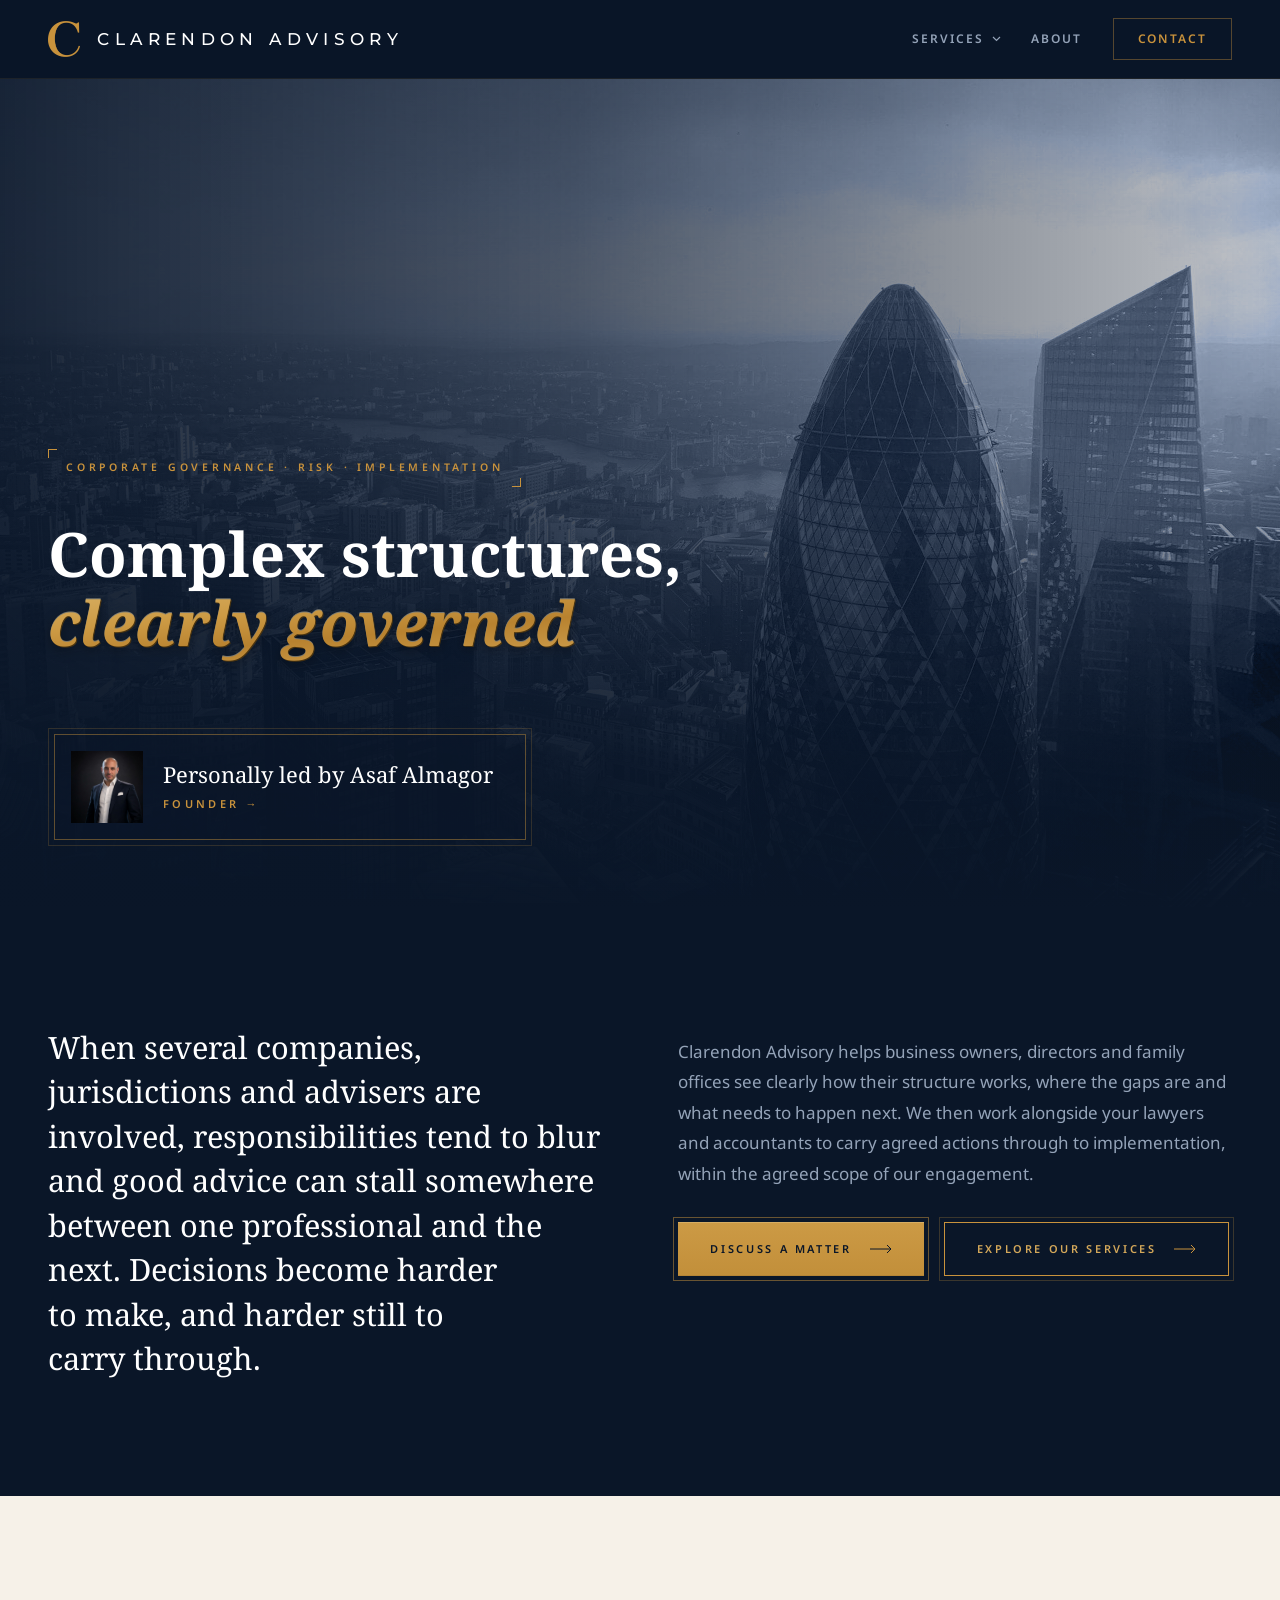
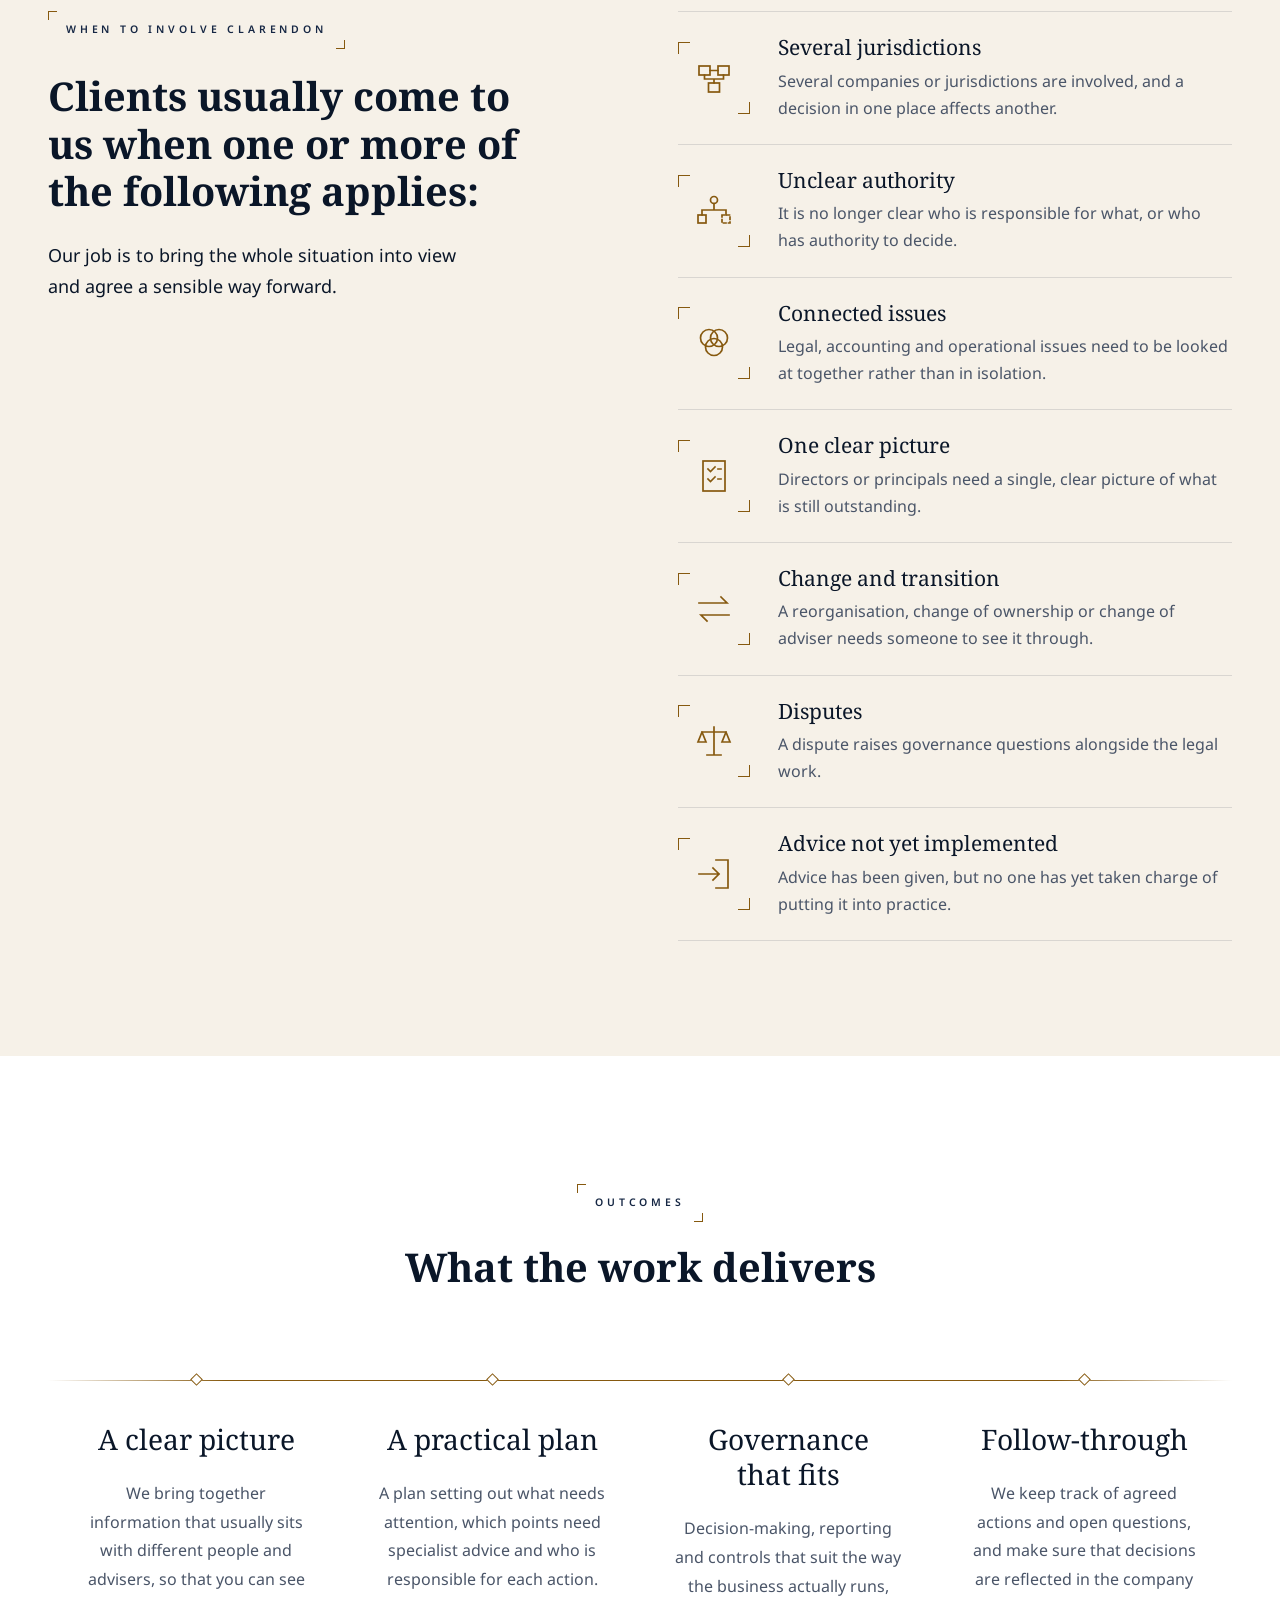
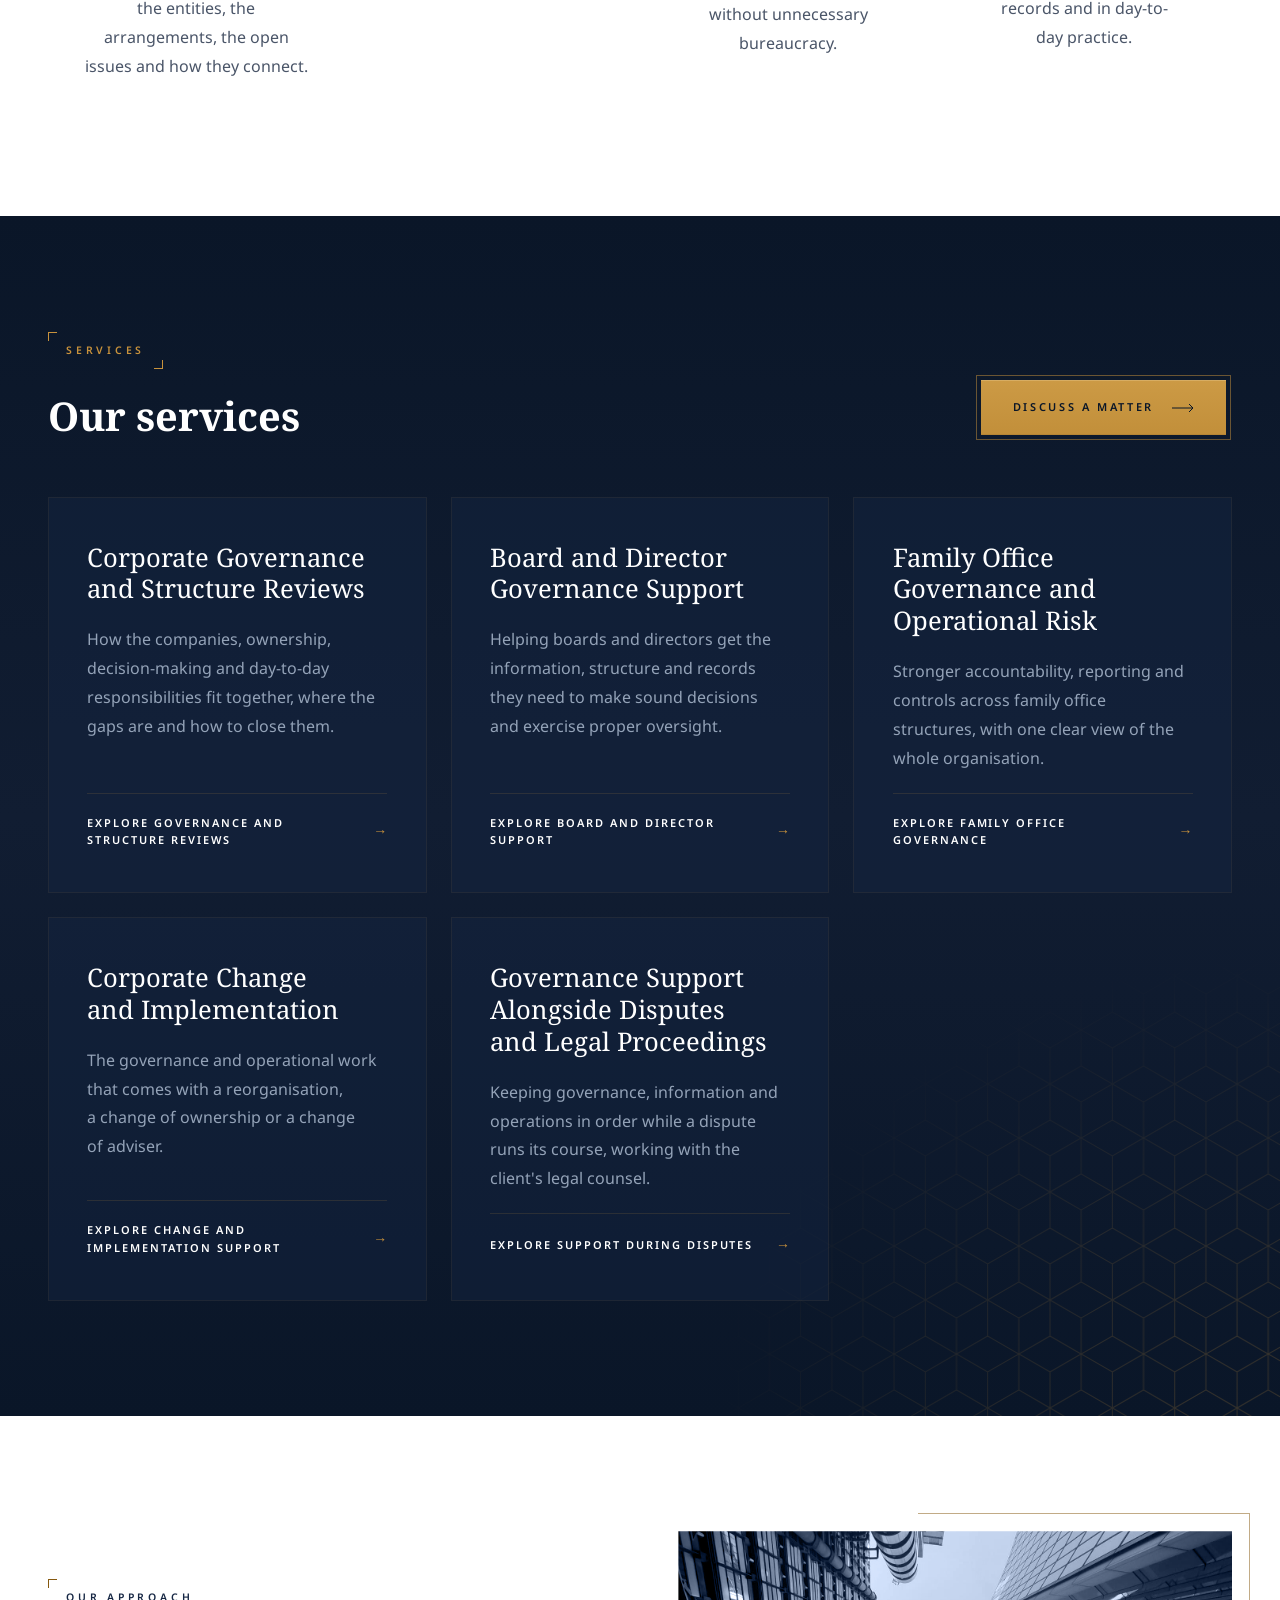
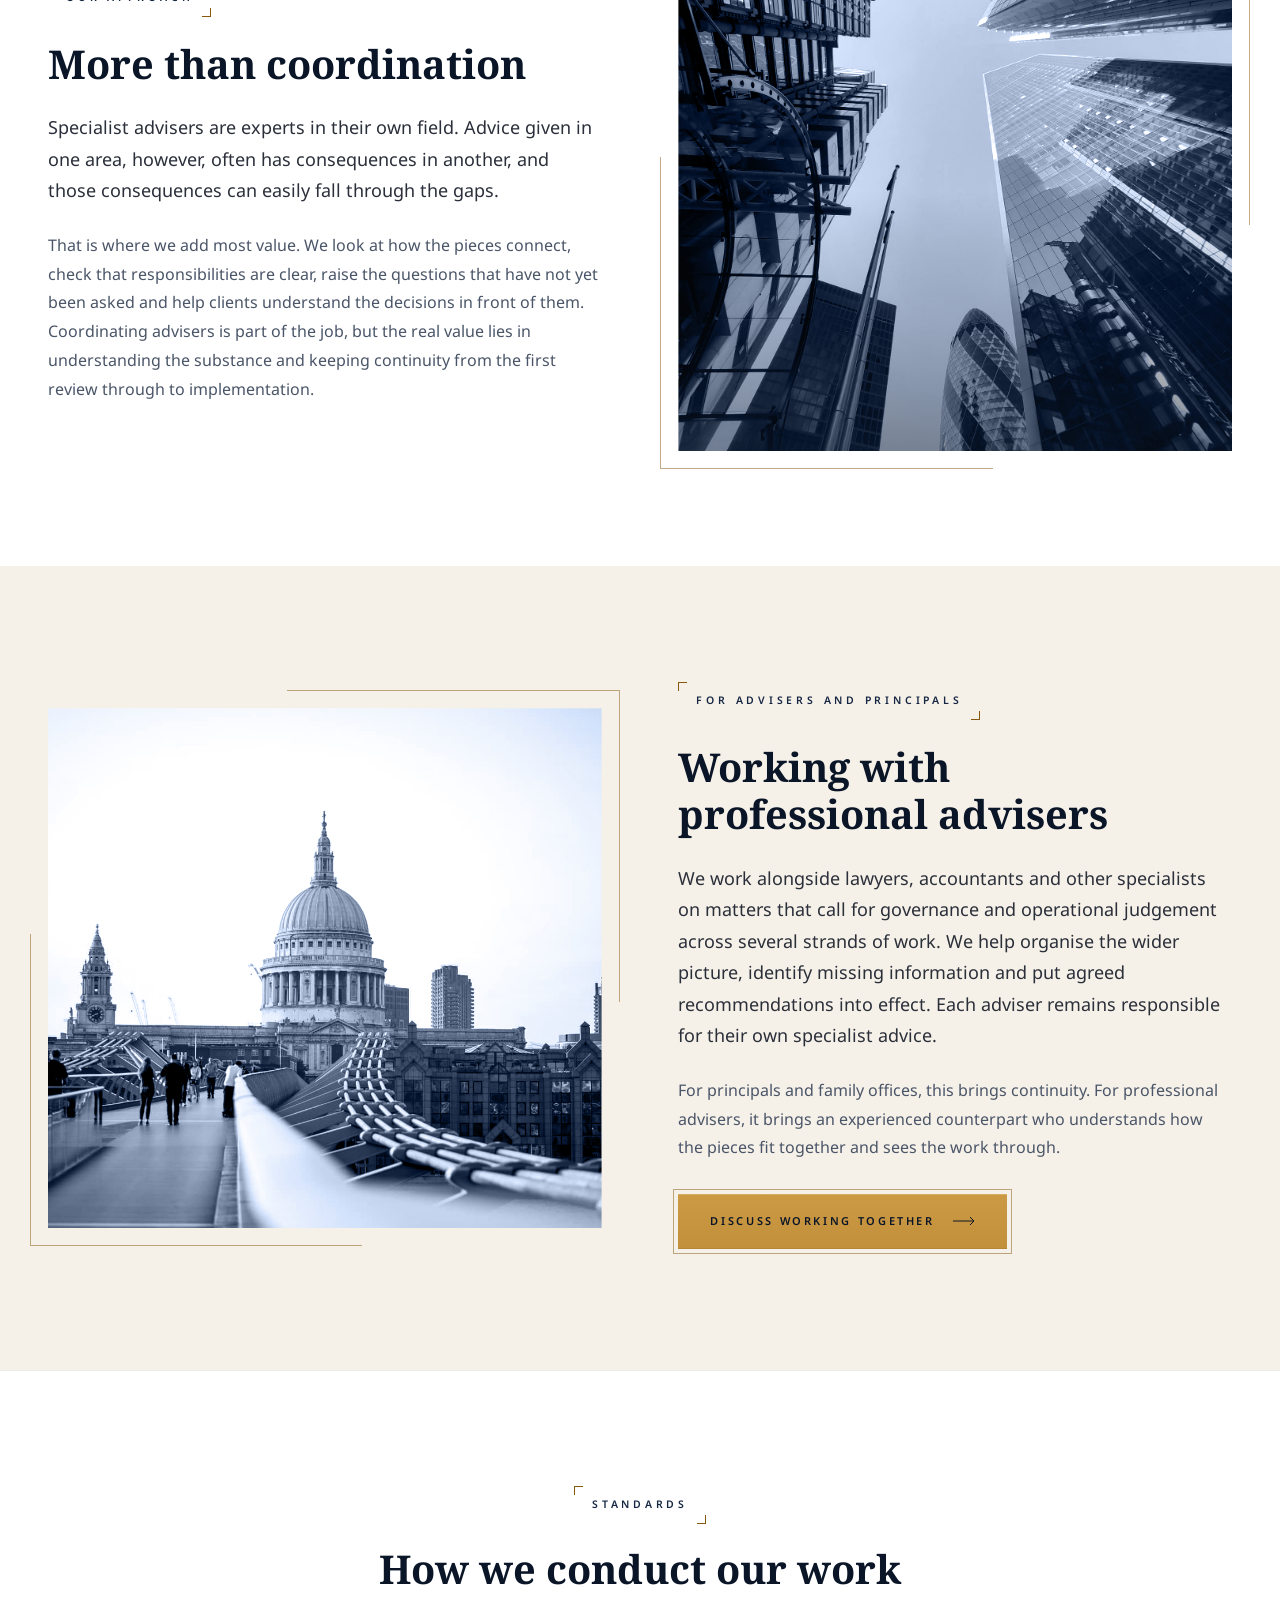
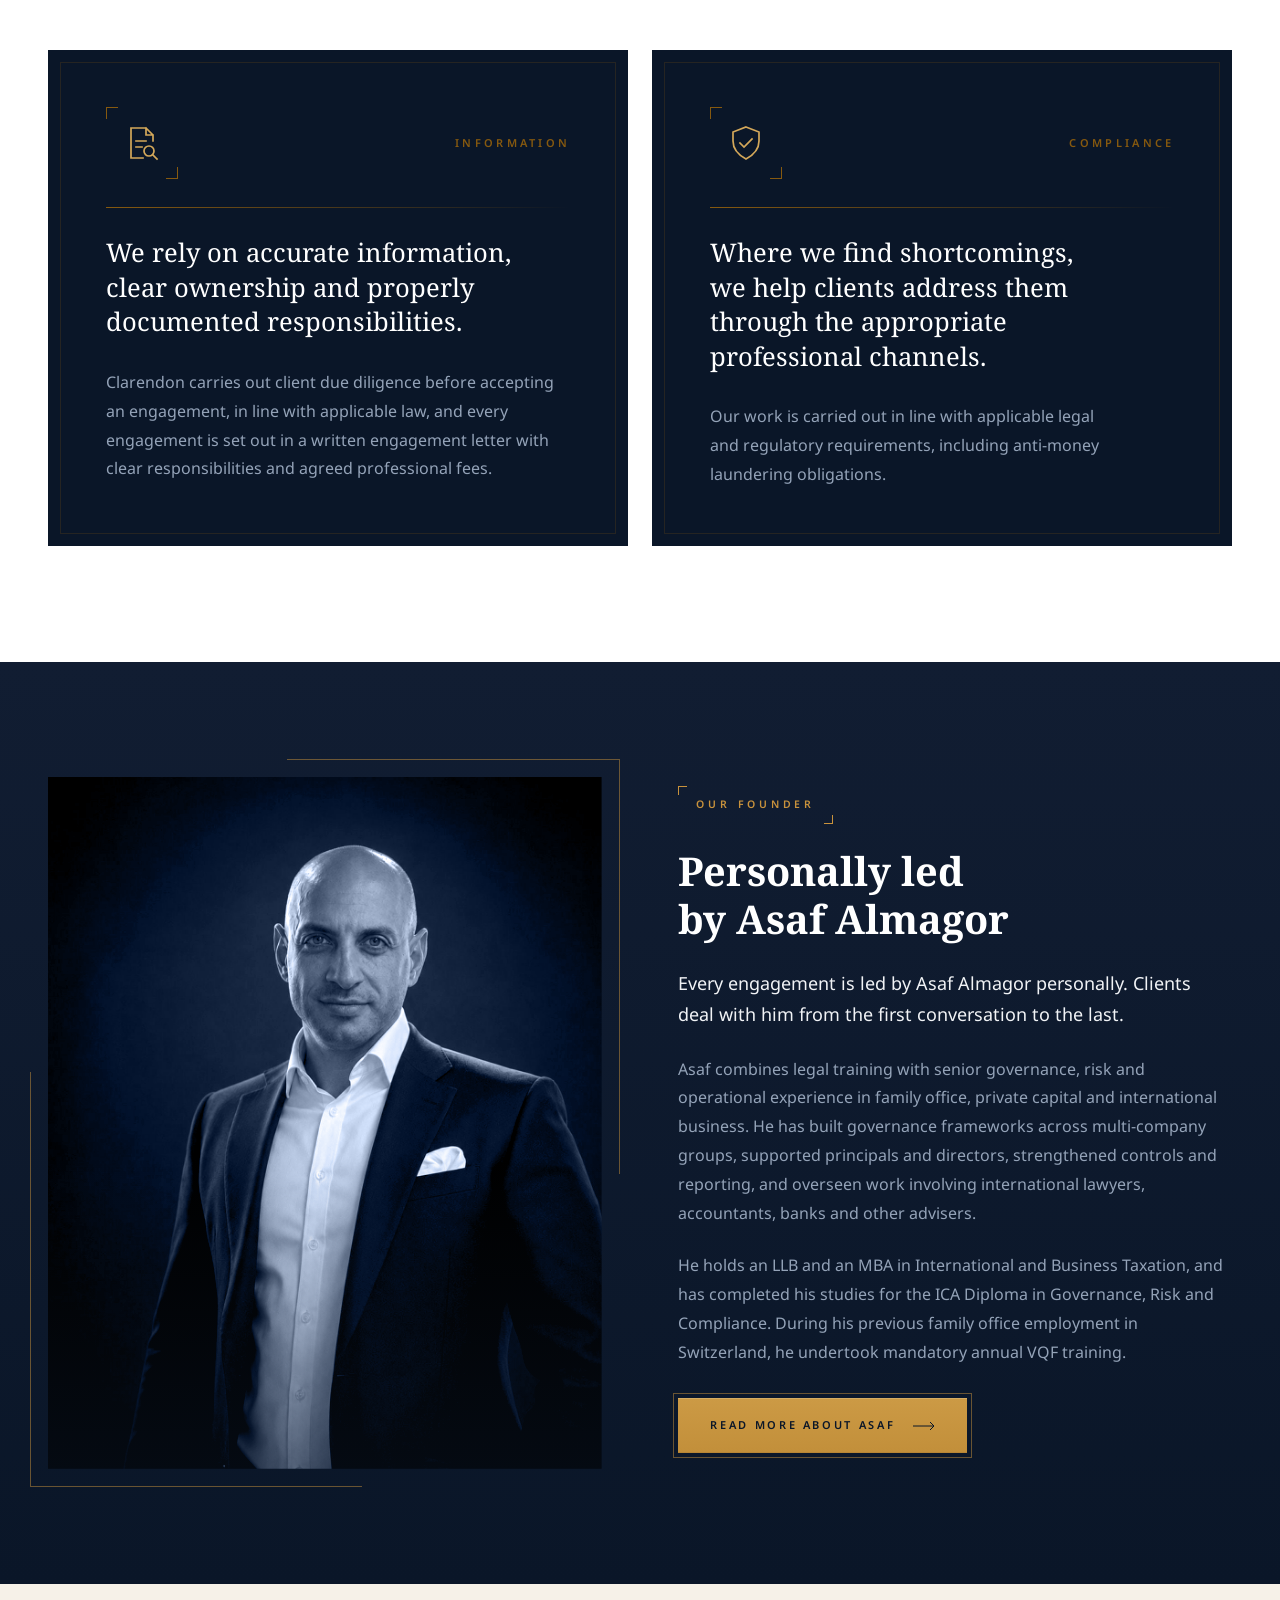
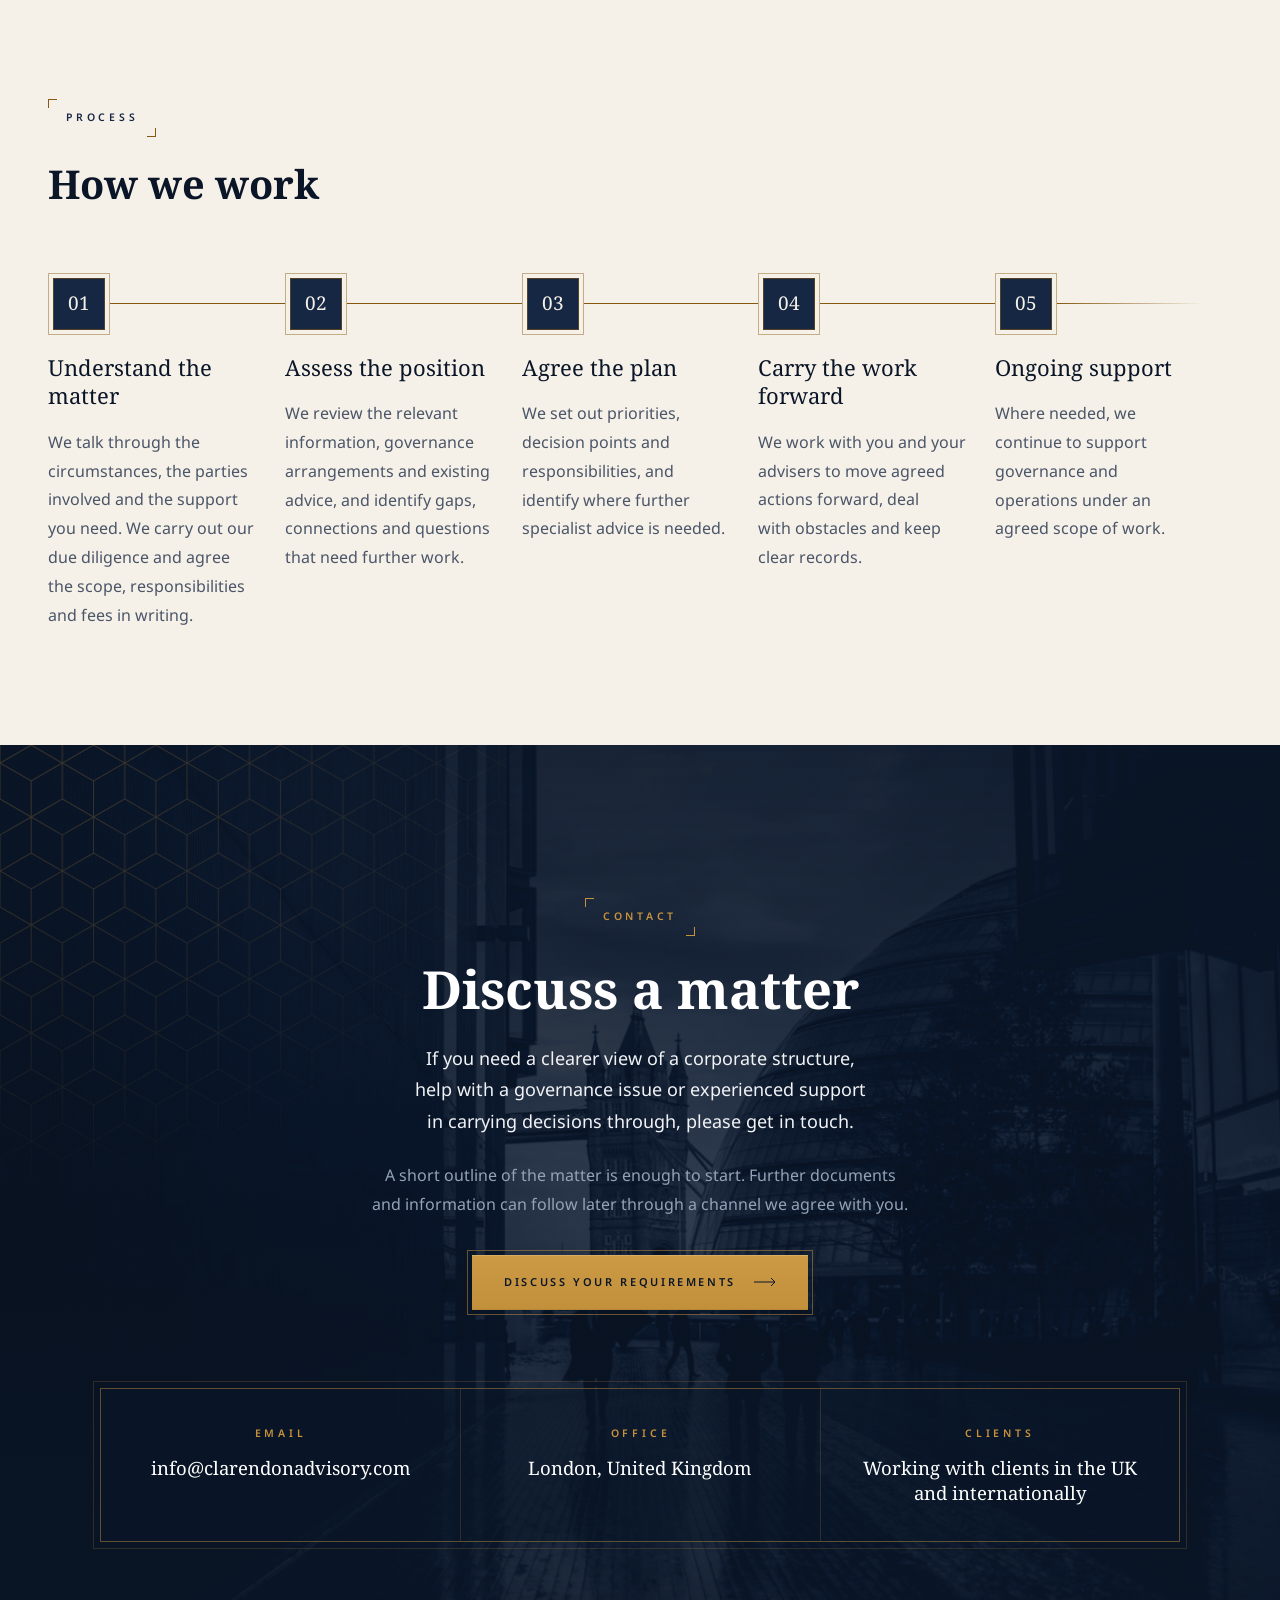
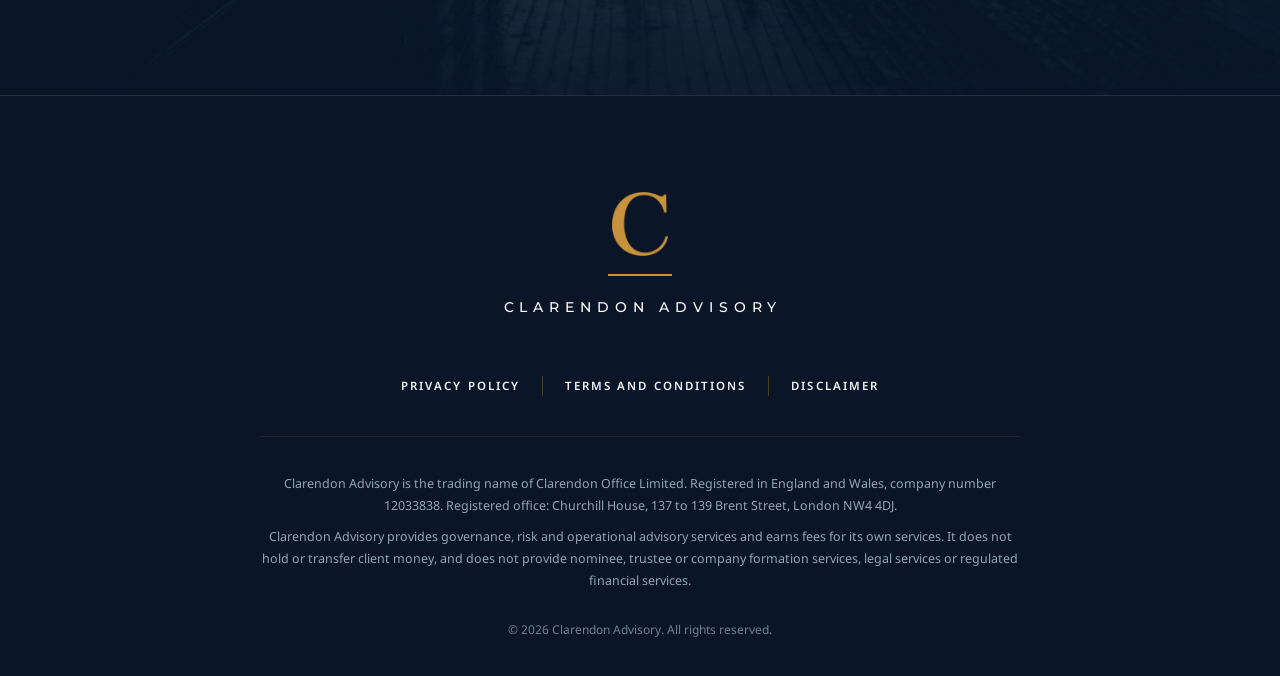
==== index.html @ d2218ea0 "Initial commit" ====
<!DOCTYPE html>
<html lang="en-GB">
<head>
<meta charset="utf-8">
<meta name="viewport" content="width=device-width, initial-scale=1">
<title>Clarendon Advisory | Corporate Governance, Risk and Implementation</title>
<meta name="description" content="Clarendon Advisory helps business owners, directors and family offices see clearly how their structure works, where the gaps are and what needs to happen next.">
<meta name="robots" content="noindex, nofollow">
<meta name="theme-color" content="#0a1628">
<link rel="icon" type="image/png" href="assets/img/favicon.png">
<link rel="preconnect" href="https://fonts.googleapis.com">
<link rel="preconnect" href="https://fonts.gstatic.com" crossorigin>
<link rel="stylesheet" href="https://fonts.googleapis.com/css2?family=Montserrat:wght@400;500&family=Noto+Sans:wght@400;500;600&family=Noto+Serif:ital,wght@0,400;0,700;1,400;1,700&display=swap">
<link rel="preload" as="image" href="assets/img/city-of-london.jpg">
<link rel="stylesheet" href="assets/css/style.css?v=1.14.4">
<script>if(!matchMedia('(prefers-reduced-motion: reduce)').matches&&'IntersectionObserver'in window){document.documentElement.classList.add('motion');setTimeout(function(){document.documentElement.classList.add('motion-failsafe')},4000)}</script>
<script src="assets/js/main.js?v=1.14.4" defer></script>
</head>
<body>

<svg width="0" height="0" style="position:absolute" aria-hidden="true">
  <defs>
    <pattern id="cubes" width="62.354" height="108" patternUnits="userSpaceOnUse"><path d="M31.18 0.00L62.35 18.00L62.35 54.00L31.18 72.00L0.00 54.00L0.00 18.00Z M0.00 18.00L31.18 36.00L62.35 18.00 M31.18 36.00L31.18 72.00 M62.35 54.00L93.53 72.00L93.53 108.00L62.35 126.00L31.18 108.00L31.18 72.00Z M31.18 72.00L62.35 90.00L93.53 72.00 M62.35 90.00L62.35 126.00 M0.00 54.00L31.18 72.00L31.18 108.00L0.00 126.00L-31.18 108.00L-31.18 72.00Z M-31.18 72.00L0.00 90.00L31.18 72.00 M0.00 90.00L0.00 126.00 M31.18 108.00L62.35 126.00L62.35 162.00L31.18 180.00L0.00 162.00L0.00 126.00Z M0.00 126.00L31.18 144.00L62.35 126.00 M31.18 144.00L31.18 180.00 M62.35 -54.00L93.53 -36.00L93.53 0.00L62.35 18.00L31.18 0.00L31.18 -36.00Z M31.18 -36.00L62.35 -18.00L93.53 -36.00 M62.35 -18.00L62.35 18.00 M0.00 -54.00L31.18 -36.00L31.18 0.00L0.00 18.00L-31.18 0.00L-31.18 -36.00Z M-31.18 -36.00L0.00 -18.00L31.18 -36.00 M0.00 -18.00L0.00 18.00" fill="none" stroke="#c8923c" stroke-width="1"/></pattern>
    <symbol id="arrow" viewBox="0 0 22 10"><path d="M0 5h21M17 1l4 4-4 4" fill="none" stroke="currentColor" stroke-width="1"/></symbol>
  </defs>
</svg>

<header class="site-header" data-header>
  <div class="site-header__inner">
    <a class="wordmark" href="#top"><img class="wordmark__mark" src="assets/img/c-mark.png" alt="" width="32" height="36"><span class="wordmark__text">Clarendon Advisory</span></a>
    <button class="menu-toggle" type="button" aria-label="Menu" aria-expanded="false" aria-controls="site-nav" data-menu-toggle><span></span><span></span><span></span></button>
    <nav class="site-nav" id="site-nav" data-nav>
      <div class="nav-item nav-item--sub">
        <a href="#services" class="nav-item__link">Services <svg class="nav-item__caret" width="9" height="6" viewBox="0 0 9 6" aria-hidden="true"><path d="M1 1l3.5 3.5L8 1" fill="none" stroke="currentColor" stroke-width="1.2"/></svg></a>
        <div class="subnav">
          <a href="services/governance-and-structure-reviews/">Corporate Governance and Structure Reviews</a>
          <a href="services/board-and-director-support/">Board and Director Governance Support</a>
          <a href="services/family-office-governance/">Family Office Governance and Operational Risk</a>
          <a href="services/change-and-implementation/">Corporate Change and Implementation</a>
          <a href="services/support-during-disputes/">Governance Support Alongside Disputes and Legal Proceedings</a>
        </div>
      </div>
      <a href="about/">About</a>
      <a class="site-nav__cta" href="contact/">Contact</a>
    </nav>
  </div>
</header>

<main>

<section id="top" class="hero">
  <img class="hero__img" src="assets/img/city-of-london.jpg" alt="The City of London from above, with the Gherkin and the Thames" data-hero-img>
  <div class="tint"></div>
  <div class="hero__shade"></div>
  <div class="hero__content wrap" data-hero-content>
    <div class="hero__text" data-reveal="1">
      <div class="eyebrow eyebrow--gold">Corporate Governance · Risk · Implementation</div>
      <h1>Complex structures, <em>clearly governed</em></h1>
    </div>
    <div class="hero__plaque-row" data-reveal="2">
      <a class="plaque" href="#founder">
        <img src="assets/img/asaf-almagor.jpg" alt="Asaf Almagor" width="72" height="72">
        <span class="plaque__text">
          <span class="plaque__name">Personally led by Asaf Almagor</span>
          <span class="plaque__role">Founder →</span>
        </span>
      </a>
    </div>
  </div>
</section>

<section id="intro" class="section section--navy">
  <div class="wrap section__pad intro">
    <p class="intro__lead" data-reveal="1">When several companies, jurisdictions and advisers are involved, responsibilities tend to blur and good advice can stall somewhere between one professional and the next. Decisions become harder to make, and harder still to carry through.</p>
    <div class="intro__side" data-reveal="2">
      <p class="body body--dark body--17">Clarendon Advisory helps business owners, directors and family offices see clearly how their structure works, where the gaps are and what needs to happen next. We then work alongside your lawyers and accountants to carry agreed actions through to implementation, within the agreed scope of our engagement.</p>
      <div class="btn-row">
        <a class="btn btn--primary" href="#contact">Discuss a matter <svg width="22" height="10" aria-hidden="true"><use href="#arrow"/></svg></a>
        <a class="btn btn--secondary" href="#services">Explore our services <svg width="22" height="10" aria-hidden="true"><use href="#arrow"/></svg></a>
      </div>
    </div>
  </div>
</section>

<section id="involve" class="section section--cream">
  <div class="wrap section__pad involve">
    <div class="involve__head" data-reveal="1">
      <div class="eyebrow">When to involve Clarendon</div>
      <h2 class="h2">Clients usually come to us when one or more of the following applies:</h2>
      <p class="involve__note">Our job is to bring the whole situation into view and agree a sensible way forward.</p>
    </div>
    <ul class="involve__list">
      <li data-item>
        <span class="icon"><svg viewBox="0 0 40 40" width="40" height="40" aria-hidden="true"><rect x="5" y="8" width="11" height="9"/><rect x="24" y="8" width="11" height="9"/><rect x="14.5" y="25" width="11" height="9"/><path d="M16 12.5h8M10.5 17v4h19v-4M20 21v4"/></svg></span>
        <span class="involve__copy"><span class="involve__title">Several jurisdictions</span><span class="involve__body">Several companies or jurisdictions are involved, and a decision in one place affects another.</span></span>
      </li>
      <li data-item>
        <span class="icon"><svg viewBox="0 0 40 40" width="40" height="40" aria-hidden="true"><circle cx="20" cy="9" r="3.5"/><path d="M20 12.5V19M8 19h24M8 19v5M32 19v5"/><rect x="4" y="24" width="8" height="8"/><rect x="28" y="24" width="8" height="8" stroke-dasharray="2.5 2.5"/></svg></span>
        <span class="involve__copy"><span class="involve__title">Unclear authority</span><span class="involve__body">It is no longer clear who is responsible for what, or who has authority to decide.</span></span>
      </li>
      <li data-item>
        <span class="icon"><svg viewBox="0 0 40 40" width="40" height="40" aria-hidden="true"><circle cx="15" cy="15" r="8.5"/><circle cx="25" cy="15" r="8.5"/><circle cx="20" cy="24" r="8.5"/></svg></span>
        <span class="involve__copy"><span class="involve__title">Connected issues</span><span class="involve__body">Legal, accounting and operational issues need to be looked at together rather than in isolation.</span></span>
      </li>
      <li data-item>
        <span class="icon"><svg viewBox="0 0 40 40" width="40" height="40" aria-hidden="true"><rect x="9" y="5" width="22" height="30"/><path d="M14 13l2.5 2.5L21 11M14 23l2.5 2.5L21 21M24 13h3M24 23h3"/></svg></span>
        <span class="involve__copy"><span class="involve__title">One clear picture</span><span class="involve__body">Directors or principals need a single, clear picture of what is still outstanding.</span></span>
      </li>
      <li data-item>
        <span class="icon"><svg viewBox="0 0 40 40" width="40" height="40" aria-hidden="true"><path d="M5 14h28l-6-6M35 26H7l6 6"/></svg></span>
        <span class="involve__copy"><span class="involve__title">Change and transition</span><span class="involve__body">A reorganisation, change of ownership or change of adviser needs someone to see it through.</span></span>
      </li>
      <li data-item>
        <span class="icon"><svg viewBox="0 0 40 40" width="40" height="40" aria-hidden="true"><path d="M20 6v28M13 34h14M8 11h24M8 11l-4 10h8l-4-10M32 11l-4 10h8l-4-10"/></svg></span>
        <span class="involve__copy"><span class="involve__title">Disputes</span><span class="involve__body">A dispute raises governance questions alongside the legal work.</span></span>
      </li>
      <li data-item>
        <span class="icon"><svg viewBox="0 0 40 40" width="40" height="40" aria-hidden="true"><path d="M22 6h12v28H22"/><path d="M5 20h20M19 14l6 6-6 6"/></svg></span>
        <span class="involve__copy"><span class="involve__title">Advice not yet implemented</span><span class="involve__body">Advice has been given, but no one has yet taken charge of putting it into practice.</span></span>
      </li>
    </ul>
  </div>
</section>

<section id="delivers" class="section section--white">
  <div class="wrap delivers">
    <div class="section-head section-head--center" data-reveal="1">
      <div class="eyebrow">Outcomes</div>
      <h2 class="h2">What the work delivers</h2>
    </div>
    <div class="delivers__grid">
      <div class="delivers__pair">
        <div class="outcome outcome--first" data-reveal="1">
          <span class="outcome__line" aria-hidden="true"></span>
          <span class="outcome__mark" aria-hidden="true"></span>
          <h3>A clear picture</h3>
          <p>We bring together information that usually sits with different people and advisers, so that you can see the entities, the arrangements, the open issues and how they connect.</p>
        </div>
        <div class="outcome" data-reveal="2">
          <span class="outcome__line" aria-hidden="true"></span>
          <span class="outcome__mark" aria-hidden="true"></span>
          <h3>A practical plan</h3>
          <p>A plan setting out what needs attention, which points need specialist advice and who is responsible for each action.</p>
        </div>
      </div>
      <div class="delivers__pair">
        <div class="outcome" data-reveal="3">
          <span class="outcome__line" aria-hidden="true"></span>
          <span class="outcome__mark" aria-hidden="true"></span>
          <h3>Governance that fits</h3>
          <p>Decision-making, reporting and controls that suit the way the business actually runs, without unnecessary bureaucracy.</p>
        </div>
        <div class="outcome outcome--last" data-reveal="4">
          <span class="outcome__line" aria-hidden="true"></span>
          <span class="outcome__mark" aria-hidden="true"></span>
          <h3>Follow-through</h3>
          <p>We keep track of agreed actions and open questions, and make sure that decisions are reflected in the company records and in day-to-day practice.</p>
        </div>
      </div>
    </div>
  </div>
</section>

<section id="services" class="section section--services">
  <svg class="cubes cubes--br" aria-hidden="true" width="760" height="620"><rect width="100%" height="100%" fill="url(#cubes)"/></svg>
  <div class="wrap section__pad">
    <div class="services__head" data-reveal="1">
      <div class="section-head">
        <div class="eyebrow eyebrow--gold">Services</div>
        <h2 class="h2">Our services</h2>
      </div>
      <div class="btn-pad"><a class="btn btn--primary" href="#contact">Discuss a matter <svg width="22" height="10" aria-hidden="true"><use href="#arrow"/></svg></a></div>
    </div>
    <div class="services__grid">
      <a class="service" href="services/governance-and-structure-reviews/" data-reveal="1">
        <h3>Corporate Governance and Structure Reviews</h3>
        <p>How the companies, ownership, decision-making and day-to-day responsibilities fit together, where the gaps are and how to close them.</p>
        <span class="service__link">Explore governance and structure reviews<span aria-hidden="true">→</span></span>
      </a>
      <a class="service" href="services/board-and-director-support/" data-reveal="2">
        <h3>Board and Director Governance Support</h3>
        <p>Helping boards and directors get the information, structure and records they need to make sound decisions and exercise proper oversight.</p>
        <span class="service__link">Explore board and director support<span aria-hidden="true">→</span></span>
      </a>
      <a class="service" href="services/family-office-governance/" data-reveal="3">
        <h3>Family Office Governance and Operational Risk</h3>
        <p>Stronger accountability, reporting and controls across family office structures, with one clear view of the whole organisation.</p>
        <span class="service__link">Explore family office governance<span aria-hidden="true">→</span></span>
      </a>
      <a class="service" href="services/change-and-implementation/" data-reveal="1">
        <h3>Corporate Change and Implementation</h3>
        <p>The governance and operational work that comes with a reorganisation, a change of ownership or a change of adviser.</p>
        <span class="service__link">Explore change and implementation support<span aria-hidden="true">→</span></span>
      </a>
      <a class="service" href="services/support-during-disputes/" data-reveal="2">
        <h3>Governance Support Alongside Disputes and Legal Proceedings</h3>
        <p>Keeping governance, information and operations in order while a dispute runs its course, working with the client's legal counsel.</p>
        <span class="service__link">Explore support during disputes<span aria-hidden="true">→</span></span>
      </a>
    </div>
  </div>
</section>

<section id="approach" class="section section--white">
  <div class="wrap section__pad split split--approach">
    <div class="split__text" data-reveal="1">
      <div class="eyebrow">Our approach</div>
      <h2 class="h2">More than coordination</h2>
      <p class="lead">Specialist advisers are experts in their own field. Advice given in one area, however, often has consequences in another, and those consequences can easily fall through the gaps.</p>
      <p class="body">That is where we add most value. We look at how the pieces connect, check that responsibilities are clear, raise the questions that have not yet been asked and help clients understand the decisions in front of them. Coordinating advisers is part of the job, but the real value lies in understanding the substance and keeping continuity from the first review through to implementation.</p>
    </div>
    <div class="figure figure--approach" data-reveal="2">
      <div class="photo" data-photo>
        <img src="assets/img/city-towers.jpg" alt="Looking up at the Lloyd's building, the Gherkin and neighbouring towers in the City of London" loading="lazy" style="object-position:50% 58%">
        <div class="tint"></div>
        <div class="photo__fade"></div>
      </div>
      <div class="frame frame--down" data-frame></div>
    </div>
  </div>
</section>

<section id="advisers" class="section section--cream">
  <div class="wrap section__pad split split--advisers">
    <div class="figure figure--advisers" data-reveal="1">
      <div class="photo" data-photo>
        <img src="assets/img/st-pauls.jpg" alt="St Paul's Cathedral from the Millennium Bridge" loading="lazy">
        <div class="tint"></div>
      </div>
      <div class="frame frame--up" data-frame></div>
    </div>
    <div class="split__text" data-reveal="2">
      <div class="eyebrow">For advisers and principals</div>
      <h2 class="h2">Working with professional advisers</h2>
      <p class="lead">We work alongside lawyers, accountants and other specialists on matters that call for governance and operational judgement across several strands of work. We help organise the wider picture, identify missing information and put agreed recommendations into effect. Each adviser remains responsible for their own specialist advice.</p>
      <p class="body">For principals and family offices, this brings continuity. For professional advisers, it brings an experienced counterpart who understands how the pieces fit together and sees the work through.</p>
      <div class="btn-pad"><a class="btn btn--primary" href="#contact">Discuss working together <svg width="22" height="10" aria-hidden="true"><use href="#arrow"/></svg></a></div>
    </div>
  </div>
</section>

<section id="conduct" class="section section--white section--ruled">
  <div class="wrap section__pad conduct">
    <div class="section-head section-head--center" data-reveal="1">
      <div class="eyebrow">Standards</div>
      <h2 class="h2">How we conduct our work</h2>
    </div>
    <div class="conduct__grid">
      <div class="standard" data-reveal="2">
        <div class="standard__top">
          <span class="icon icon--light"><svg viewBox="0 0 40 40" width="40" height="40" aria-hidden="true"><path d="M24 5H9v30h12M24 5l7 7v6M24 5v7h7M14 18h10M14 24h6"/><circle cx="27" cy="28" r="5"/><path d="M31 32l4 4"/></svg></span>
          <span class="standard__label">Information</span>
        </div>
        <span class="standard__rule" aria-hidden="true"></span>
        <p class="standard__lead">We rely on accurate information, clear ownership and properly documented responsibilities.</p>
        <p class="body body--dark">Clarendon carries out client due diligence before accepting an engagement, in line with applicable law, and every engagement is set out in a written engagement letter with clear responsibilities and agreed professional fees.</p>
      </div>
      <div class="standard" data-reveal="3">
        <div class="standard__top">
          <span class="icon icon--light"><svg viewBox="0 0 40 40" width="40" height="40" aria-hidden="true"><path d="M20 4l13 5v9c0 8-5.5 14-13 18C12.5 32 7 26 7 18V9z"/><path d="M14 20l4 4 8-8"/></svg></span>
          <span class="standard__label">Compliance</span>
        </div>
        <span class="standard__rule" aria-hidden="true"></span>
        <p class="standard__lead">Where we find shortcomings, we help clients address them through the appropriate professional channels.</p>
        <p class="body body--dark">Our work is carried out in line with applicable legal and regulatory requirements, including anti-money laundering obligations.</p>
      </div>
    </div>
  </div>
</section>

<section id="founder" class="section section--founder">
  <div class="wrap section__pad founder">
    <div class="founder__figure" data-reveal="1">
      <div class="founder__corner founder__corner--tr" aria-hidden="true"></div>
      <div class="founder__corner founder__corner--bl" aria-hidden="true"></div>
      <div class="photo founder__photo" data-photo>
        <img src="assets/img/asaf-almagor.jpg" alt="Asaf Almagor, Founder of Clarendon Advisory" loading="lazy">
        <div class="tint"></div>
        <div class="photo__fade photo__fade--soft"></div>
      </div>
    </div>
    <div class="split__text" data-reveal="2">
      <div class="eyebrow eyebrow--gold">Our founder</div>
      <h2 class="h2">Personally led by Asaf Almagor</h2>
      <p class="lead lead--dark">Every engagement is led by Asaf Almagor personally. Clients deal with him from the first conversation to the last.</p>
      <p class="body body--dark">Asaf combines legal training with senior governance, risk and operational experience in family office, private capital and international business. He has built governance frameworks across multi-company groups, supported principals and directors, strengthened controls and reporting, and overseen work involving international lawyers, accountants, banks and other advisers.</p>
      <p class="body body--dark">He holds an LLB and an MBA in International and Business Taxation, and has completed his studies for the ICA Diploma in Governance, Risk and Compliance. During his previous family office employment in Switzerland, he undertook mandatory annual VQF training.</p>
      <div class="btn-pad"><a class="btn btn--primary" href="about/">Read more about Asaf <svg width="22" height="10" aria-hidden="true"><use href="#arrow"/></svg></a></div>
    </div>
  </div>
</section>

<section id="process" class="section section--cream">
  <div class="wrap section__pad">
    <div class="section-head process__head" data-reveal="1">
      <div class="eyebrow">Process</div>
      <h2 class="h2">How we work</h2>
    </div>
    <ol class="steps">
      <li class="step" data-reveal="1">
        <div class="step__top"><span class="step__num">01</span><span class="step__line" data-draw></span></div>
        <h3>Understand the matter</h3>
        <p>We talk through the circumstances, the parties involved and the support you need. We carry out our due diligence and agree the scope, responsibilities and fees in writing.</p>
      </li>
      <li class="step" data-reveal="2">
        <div class="step__top"><span class="step__num">02</span><span class="step__line" data-draw></span></div>
        <h3>Assess the position</h3>
        <p>We review the relevant information, governance arrangements and existing advice, and identify gaps, connections and questions that need further work.</p>
      </li>
      <li class="step" data-reveal="3">
        <div class="step__top"><span class="step__num">03</span><span class="step__line" data-draw></span></div>
        <h3>Agree the plan</h3>
        <p>We set out priorities, decision points and responsibilities, and identify where further specialist advice is needed.</p>
      </li>
      <li class="step" data-reveal="4">
        <div class="step__top"><span class="step__num">04</span><span class="step__line" data-draw></span></div>
        <h3>Carry the work forward</h3>
        <p>We work with you and your advisers to move agreed actions forward, deal with obstacles and keep clear records.</p>
      </li>
      <li class="step step--last" data-reveal="5">
        <div class="step__top"><span class="step__num">05</span><span class="step__line" data-draw></span></div>
        <h3>Ongoing support</h3>
        <p>Where needed, we continue to support governance and operations under an agreed scope of work.</p>
      </li>
    </ol>
  </div>
</section>

<section id="contact" class="contact">
  <img class="contact__img" src="assets/img/tower-bridge.jpg" alt="" aria-hidden="true" loading="lazy">
  <div class="tint"></div>
  <div class="contact__shade"></div>
  <svg class="cubes cubes--tl" aria-hidden="true" width="760" height="620"><rect width="100%" height="100%" fill="url(#cubes)"/></svg>
  <div class="contact__inner">
    <div class="contact__head" data-reveal="1">
      <div class="eyebrow eyebrow--gold">Contact</div>
      <h2 class="contact__title">Discuss a matter</h2>
      <p class="contact__lead">If you need a clearer view of a corporate structure, help with a governance issue or experienced support in carrying decisions through, please get in touch.</p>
      <p class="contact__body">A short outline of the matter is enough to start. Further documents and information can follow later through a channel we agree with you.</p>
      <div class="btn-pad"><a class="btn btn--primary" href="mailto:info@clarendonadvisory.com">Discuss your requirements <svg width="22" height="10" aria-hidden="true"><use href="#arrow"/></svg></a></div>
    </div>
    <div class="contact__panel" data-reveal="2">
      <a class="contact__cell" href="mailto:info@clarendonadvisory.com"><span class="contact__label">Email</span><span class="contact__value">info@<wbr>clarendonadvisory.com</span></a>
      <div class="contact__cell"><span class="contact__label">Office</span><span class="contact__value">London, United Kingdom</span></div>
      <div class="contact__cell"><span class="contact__label">Clients</span><span class="contact__value">Working with clients in the UK and internationally</span></div>
    </div>
  </div>
</section>

</main>

<footer class="site-footer">
  <div class="wrap site-footer__inner">
    <a class="footer-mark" href="#top" aria-label="Clarendon Advisory, back to top">
      <img class="footer-mark__c" src="assets/img/c-mark.png" alt="" width="56" height="64" loading="lazy">
      <span class="footer-mark__rule" aria-hidden="true"></span>
      <span class="footer-mark__name">Clarendon Advisory</span>
    </a>
    <nav class="site-footer__nav" aria-label="Legal">
      <a href="privacy-and-cookie-policy/">Privacy Policy</a>
      <a href="https://clarendonadvisory.com/terms">Terms and Conditions</a>
      <a href="https://clarendonadvisory.com/disclaimer">Disclaimer</a>
    </nav>
    <div class="site-footer__legal">
      <p>Clarendon Advisory is the trading name of Clarendon Office Limited. Registered in England and Wales, company number 12033838. Registered office: Churchill House, 137 to 139 Brent Street, London NW4 4DJ.</p>
      <p>Clarendon Advisory provides governance, risk and operational advisory services and earns fees for its own services. It does not hold or transfer client money, and does not provide nominee, trustee or company formation services, legal services or regulated financial services.</p>
    </div>
    <p class="site-footer__copy">© 2026 Clarendon Advisory. All rights reserved.</p>
  </div>
</footer>

</body>
</html>
---- assets/css/style.css ----
/* Clarendon Advisory homepage. Built from the "design_handoff_clarendon_homepage" Claude Design handoff. */

:root {
  --navy-900: #0a1628;
  --navy-800: #111d32;
  --navy-700: #162744;
  /* Business card golds: foil on navy, print gold on white and cream */
  --foil: #c8923c;
  --foil-rgb: 200, 146, 60;
  --print-gold: #86590f;
  --gold: var(--foil);
  --gold-rgb: var(--foil-rgb);
  --gold-light: #d4a85a;
  --gold-deep: #86590f;
  --cream: #f6f1e8;
  --white: #ffffff;
  --ink: #2a2f3a;
  --slate: #4a5568;
  --silver: #94a3b8;
  --mist: #f1f3f6;
  --rule-light: rgba(10, 22, 40, 0.12);

  --serif: 'Noto Serif', Georgia, 'Times New Roman', serif;
  --sans: 'Noto Sans', -apple-system, BlinkMacSystemFont, 'Segoe UI', sans-serif;
  --brand: 'Montserrat', 'Noto Sans', sans-serif;
  --ease: cubic-bezier(.16, 1, .3, 1);
  --gutter: clamp(20px, 4vw, 48px);
  --pad-y: clamp(72px, 9vw, 128px);
}

*, *::before, *::after { box-sizing: border-box; }
html { scroll-behavior: smooth; scroll-padding-top: 70px; }
body {
  margin: 0;
  background: var(--navy-900);
  color: var(--mist);
  font-family: var(--sans);
  font-weight: 400;
  line-height: 1.7;
  -webkit-font-smoothing: antialiased;
  overflow-x: clip;
}
img { display: block; max-width: 100%; }
a { color: inherit; text-decoration: none; }
a:hover { color: var(--gold); }
::selection { background: var(--gold); color: var(--navy-900); }
h1, h2, h3 { font-weight: 400; }
p { text-wrap: pretty; }

.wrap { max-width: 1280px; margin: 0 auto; padding-left: var(--gutter); padding-right: var(--gutter); box-sizing: content-box; }
/* the hero container is border-box in the design, unlike the rest */
.hero__content.wrap { box-sizing: border-box; }
.section__pad { padding-top: var(--pad-y); padding-bottom: var(--pad-y); }

.section--navy { background: var(--navy-900); color: var(--white); }
.section--cream { background: var(--cream); color: var(--navy-900); }
.section--white { background: var(--white); color: var(--navy-900); }
.section--cream, .section--white { --gold: var(--print-gold); --gold-rgb: 134, 89, 15; }
.section--ruled { border-top: 1px solid rgba(10, 22, 40, 0.08); }

/* ---------- Type ---------- */
.h2 {
  margin: 0;
  font-family: var(--serif);
  font-weight: 700;
  font-size: clamp(1.85rem, 3.1vw, 2.7rem);
  line-height: 1.2;
  text-wrap: balance;
}
.lead { margin: 0; font-size: 18px; line-height: 1.75; color: var(--ink); }
.lead--dark { color: var(--mist); }
.body { margin: 0; font-size: 16px; line-height: 1.8; color: var(--slate); }
.body--dark { color: var(--silver); }
.body--17 { font-size: 17px; }

/* Crop-mark eyebrow */
.eyebrow {
  display: inline-flex;
  align-self: flex-start;
  position: relative;
  padding: 10px 18px;
  font-size: 10.5px;
  font-weight: 600;
  letter-spacing: 0.36em;
  line-height: 1.7;
  text-transform: uppercase;
  color: var(--navy-700);
}
.eyebrow::before, .eyebrow::after {
  content: "";
  position: absolute;
  width: 9px;
  height: 9px;
}
.eyebrow::before { top: 0; left: 0; border-top: 1px solid var(--gold); border-left: 1px solid var(--gold); }
.eyebrow::after { bottom: 0; right: 0; border-bottom: 1px solid var(--gold); border-right: 1px solid var(--gold); }
.eyebrow--gold { color: var(--foil); }

.section-head { display: flex; flex-direction: column; gap: 24px; }
.section-head--center { align-items: center; text-align: center; gap: 22px; }
.section-head--center .eyebrow { align-self: center; }

/* ---------- Buttons ---------- */
.btn {
  display: inline-flex;
  align-items: center;
  gap: 18px;
  font-size: 11px;
  font-weight: 600;
  letter-spacing: 0.24em;
  line-height: 1.7;
  text-transform: uppercase;
  outline-offset: 4px;
  transition: all .45s var(--ease);
}
.btn svg { flex: none; }
.btn--primary {
  padding: 18px 32px;
  background: var(--foil) linear-gradient(180deg, #cc9a45 0%, #c28f3a 100%);
  color: var(--navy-900);
  outline: 1px solid rgba(var(--gold-rgb), 0.5);
  /* small foil bevel, matching the hero "control" */
  box-shadow: inset 0 1px 0 rgba(255, 242, 206, 0.22), inset 0 -1px 0 rgba(84, 56, 12, 0.1);
}
.btn--primary:hover {
  background: var(--gold-light) linear-gradient(180deg, #d6ad62 0%, #cfa354 100%);
  outline-offset: 6px;
  color: var(--navy-900);
}
.btn--secondary {
  padding: 17px 32px;
  border: 1px solid var(--gold);
  color: var(--gold-light);
  outline: 1px solid rgba(var(--gold-rgb), 0.25);
}
.btn--secondary svg { color: var(--gold); }
.btn--secondary:hover { background: rgba(var(--gold-rgb), 0.08); outline-offset: 6px; color: var(--gold-light); }
.btn-row { display: flex; flex-wrap: wrap; gap: 20px; padding: 6px; margin: -6px; }
.btn-pad { padding: 6px; margin-left: -6px; }
.split__text .btn-pad, .contact__head .btn-pad { padding-top: 8px; }

/* ---------- Fine-line icon in crop marks ---------- */
.icon {
  position: relative;
  width: 72px;
  height: 72px;
  display: flex;
  align-items: center;
  justify-content: center;
  flex: none;
}
.icon::before, .icon::after { content: ""; position: absolute; width: 12px; height: 12px; }
.icon::before { top: 0; left: 0; border-top: 1.5px solid var(--gold); border-left: 1.5px solid var(--gold); }
.icon::after { bottom: 0; right: 0; border-bottom: 1.5px solid var(--gold); border-right: 1.5px solid var(--gold); }
.icon svg { fill: none; stroke: var(--gold-deep); stroke-width: 1.7; stroke-linecap: square; stroke-linejoin: miter; }
.icon--light svg { stroke: var(--gold-light); }

/* ---------- Photograph treatment ---------- */
.tint { position: absolute; inset: 0; background: var(--navy-700); mix-blend-mode: color; opacity: 0.9; pointer-events: none; }
.photo { position: absolute; inset: 0; overflow: hidden; }
.photo img {
  position: absolute;
  inset: 0;
  width: 100%;
  height: 100%;
  object-fit: cover;
  filter: grayscale(1) contrast(1.08) brightness(1.02);
}
.photo__fade { position: absolute; inset: 0; background: linear-gradient(180deg, rgba(10, 22, 40, 0) 50%, rgba(10, 22, 40, 0.5) 100%); }
.photo__fade--soft { background: linear-gradient(180deg, rgba(10, 22, 40, 0) 55%, rgba(10, 22, 40, 0.45) 100%); }
.frame { position: absolute; pointer-events: none; }
/* Photo frame = the founder portrait's two L-shaped gold corners (Emma, 2026-10-15), used site-wide */
.frame--down, .frame--up { inset: 0; }
.frame::before, .frame::after { content: ""; position: absolute; width: 60%; height: 60%; }
.frame::before { top: -18px; right: -18px; border-top: 1px solid rgba(var(--gold-rgb), 0.5); border-right: 1px solid rgba(var(--gold-rgb), 0.5); }
.frame::after { bottom: -18px; left: -18px; border-bottom: 1px solid rgba(var(--gold-rgb), 0.5); border-left: 1px solid rgba(var(--gold-rgb), 0.5); }

/* Isometric cube pattern */
.cubes { position: absolute; pointer-events: none; max-width: 100%; }
.cubes--br {
  right: 0; bottom: 0; opacity: 0.22;
  -webkit-mask-image: radial-gradient(ellipse 100% 100% at 100% 100%, #000 10%, rgba(0, 0, 0, 0.5) 45%, transparent 75%);
  mask-image: radial-gradient(ellipse 100% 100% at 100% 100%, #000 10%, rgba(0, 0, 0, 0.5) 45%, transparent 75%);
}
.cubes--tl {
  left: 0; top: 0; opacity: 0.26;
  -webkit-mask-image: radial-gradient(ellipse 100% 100% at 0% 0%, #000 10%, rgba(0, 0, 0, 0.5) 45%, transparent 75%);
  mask-image: radial-gradient(ellipse 100% 100% at 0% 0%, #000 10%, rgba(0, 0, 0, 0.5) 45%, transparent 75%);
}

/* ---------- Header ---------- */
.site-header {
  position: sticky;
  top: 0;
  z-index: 20;
  background: rgba(10, 22, 40, 0.95);
  -webkit-backdrop-filter: blur(20px);
  backdrop-filter: blur(20px);
  border-bottom: 1px solid rgba(var(--gold-rgb), 0.1);
}
.site-header__inner {
  position: relative;
  max-width: 1280px;
  margin: 0 auto;
  box-sizing: content-box;
  padding: 18px var(--gutter);
  display: flex;
  align-items: center;
  justify-content: space-between;
  gap: 24px;
}
.wordmark {
  font-family: var(--brand);
  font-size: clamp(0.82rem, 2.9vw, 1.05rem);
  font-weight: 500;
  letter-spacing: 0.32em;
  text-transform: uppercase;
  color: var(--white);
  white-space: nowrap;
}
.wordmark:hover { color: var(--white); }
.wordmark { display: inline-flex; align-items: center; gap: clamp(12px, 1.4vw, 18px); }
.wordmark__mark { width: auto; height: clamp(28px, 3vw, 36px); flex: none; }
.wordmark--footer { font-size: 0.95rem; }

.site-nav {
  display: flex;
  align-items: center;
  gap: clamp(16px, 2.4vw, 36px);
  font-size: 12px;
  letter-spacing: 0.16em;
  text-transform: uppercase;
}
.site-nav a { color: var(--silver); font-weight: 600; }
.site-nav a:hover { color: var(--white); }
.site-nav a.site-nav__cta {
  padding: 10px 24px;
  border: 1px solid rgba(var(--gold-rgb), 0.4);
  color: var(--gold);
  transition: all .3s;
}
.site-nav a.site-nav__cta:hover { background: var(--gold); color: var(--navy-900); border-color: var(--gold); }

/* Services dropdown */
.nav-item { position: relative; display: flex; align-items: center; }
.nav-item__link { display: inline-flex; align-items: center; gap: 8px; }
.nav-item__caret { transition: transform .3s var(--ease); }
.subnav {
  position: absolute;
  top: 100%;
  right: -24px;
  z-index: 30;
  width: max-content;
  max-width: min(480px, 90vw);
  margin-top: 22px;
  padding: 10px 0;
  display: flex;
  flex-direction: column;
  background: rgba(10, 22, 40, 0.98);
  border: 1px solid rgba(var(--gold-rgb), 0.18);
  border-top: 2px solid var(--foil);
  opacity: 0;
  visibility: hidden;
  transform: translateY(6px);
  transition: opacity .3s var(--ease), transform .3s var(--ease), visibility .3s;
  text-transform: none;
  letter-spacing: 0;
}
.subnav::before { content: ""; position: absolute; left: 0; right: 0; top: -24px; height: 24px; } /* hover bridge */
.subnav a {
  padding: 12px 24px;
  font-family: var(--serif);
  font-size: 16px;
  font-weight: 400;
  line-height: 1.35;
  color: var(--mist) !important;
  transition: background .3s, color .3s;
}
.subnav a:hover { background: rgba(var(--foil-rgb), 0.08); color: var(--foil) !important; }
.nav-item--sub:hover .subnav, .nav-item--sub:focus-within .subnav { opacity: 1; visibility: visible; transform: none; }
.nav-item--sub:hover .nav-item__caret, .nav-item--sub:focus-within .nav-item__caret { transform: rotate(180deg); }

.menu-toggle {
  display: none;
  flex-direction: column;
  gap: 5px;
  padding: 10px 4px;
  background: none;
  border: none;
  cursor: pointer;
}
.menu-toggle span { display: block; width: 24px; height: 1.5px; background: var(--white); }

@media (max-width: 1199px) {
  .menu-toggle { display: flex; }
  .site-nav {
    display: none;
    flex-direction: column;
    align-items: flex-start;
    gap: 24px;
    position: absolute;
    top: 100%;
    left: 0;
    right: 0;
    padding: 32px var(--gutter);
    background: rgba(10, 22, 40, 0.98);
    -webkit-backdrop-filter: blur(20px);
    backdrop-filter: blur(20px);
    border-bottom: 1px solid rgba(var(--gold-rgb), 0.1);
  }
  .site-header.is-open .site-nav { display: flex; }
  .nav-item { flex-direction: column; align-items: flex-start; gap: 14px; }
  .nav-item__caret { display: none; }
  .subnav {
    position: static;
    right: auto;
    min-width: 0;
    margin: 0;
    padding: 0 0 0 16px;
    background: none;
    border: 0;
    border-left: 1px solid rgba(var(--foil-rgb), 0.35);
    opacity: 1;
    visibility: visible;
    transform: none;
  }
  .subnav::before { display: none; }
  .subnav a { padding: 4px 0; font-size: 15px; }
}

/* ---------- Hero ---------- */
.hero {
  position: relative;
  overflow: hidden;
  min-height: calc(100vh - 70px);
  min-height: calc(100svh - 70px);
  display: flex;
  flex-direction: column;
  justify-content: flex-end;
  background: var(--navy-900);
  color: var(--white);
}
.hero__img {
  position: absolute;
  inset: 0;
  width: 100%;
  height: 100%;
  object-fit: cover;
  object-position: center 100%;
  filter: grayscale(1) contrast(1.08) brightness(1.05);
}
@media (max-width: 700px) { .hero__img { object-position: 74% 62%; } }
.hero__shade {
  position: absolute;
  inset: 0;
  background:
    linear-gradient(90deg, rgba(10, 22, 40, 0.92) 0%, rgba(10, 22, 40, 0.7) 45%, rgba(10, 22, 40, 0.25) 100%),
    linear-gradient(0deg, #0a1628 0%, rgba(10, 22, 40, 0.85) 18%, rgba(10, 22, 40, 0) 55%);
}
.hero__content {
  position: relative;
  width: 100%;
  padding-top: clamp(96px, 14vh, 180px);
  padding-bottom: clamp(48px, 7vh, 80px);
  display: flex;
  flex-direction: column;
  gap: clamp(48px, 8vh, 96px);
}
.hero__text { display: flex; flex-direction: column; gap: 32px; max-width: 860px; }
.hero h1 {
  margin: 0;
  font-family: var(--serif);
  font-weight: 700;
  font-size: clamp(2.3rem, 4.8vw, 4.3rem);
  line-height: 1.12;
  color: var(--white);
  text-wrap: balance;
}
.hero h1 em { font-style: italic; color: var(--foil); }
/* Embossed foil, like the C on the business card: gradient fill plus a light top edge and a dark lower edge */
@supports ((-webkit-background-clip: text) or (background-clip: text)) {
  .hero h1 em {
    padding: 0 0.08em 0.06em 0.02em;
    margin: 0 -0.08em -0.06em -0.02em;
    background: linear-gradient(175deg, #dbb56b 0%, #cc9a44 38%, #b8822f 62%, #d2a555 100%);
    -webkit-background-clip: text;
    background-clip: text;
    color: transparent;
    -webkit-box-decoration-break: clone;
    box-decoration-break: clone;
    filter: drop-shadow(0 -1px 0 rgba(255, 238, 196, 0.45)) drop-shadow(1px 1.5px 0 rgba(84, 56, 12, 0.85)) drop-shadow(0 3px 6px rgba(0, 0, 0, 0.35));
  }
}
.hero__plaque-row { display: flex; flex-wrap: wrap; align-items: center; gap: 28px; padding: 6px; }
.plaque {
  display: flex;
  align-items: center;
  gap: 20px;
  padding: 16px 32px 16px 16px;
  border: 1px solid rgba(var(--gold-rgb), 0.45);
  outline: 1px solid rgba(var(--gold-rgb), 0.2);
  outline-offset: 5px;
  background: rgba(10, 22, 40, 0.35);
  color: var(--white);
  transition: all .45s var(--ease);
}
.plaque:hover { outline-offset: 8px; background: rgba(10, 22, 40, 0.55); color: var(--white); }
.plaque img { width: 72px; height: 72px; object-fit: cover; object-position: center 20%; flex: none; }
.plaque__text { display: flex; flex-direction: column; gap: 8px; }
.plaque__name { font-family: var(--serif); font-size: 22px; line-height: 1.2; }
.plaque__role { font-size: 11px; font-weight: 600; letter-spacing: 0.3em; text-transform: uppercase; color: var(--gold); }

/* ---------- Introduction ---------- */
.intro {
  display: grid;
  grid-template-columns: repeat(auto-fit, minmax(min(100%, 420px), 1fr));
  gap: clamp(40px, 6vw, 96px);
  align-items: start;
}
.intro__lead {
  margin: 0;
  font-family: var(--serif);
  font-size: clamp(24px, 2.4vw, 32px);
  line-height: 1.45;
  color: var(--white);
}
.intro__side { display: flex; flex-direction: column; gap: 32px; padding-top: 12px; }

/* ---------- When to involve ---------- */
.involve {
  display: grid;
  grid-template-columns: repeat(auto-fit, minmax(min(100%, 380px), 1fr));
  gap: clamp(40px, 6vw, 96px);
}
.involve__head {
  display: flex;
  flex-direction: column;
  gap: 24px;
  align-self: start;
  position: sticky;
  top: 120px;
}
.involve__head .h2 { color: var(--navy-900); }
.involve__note { margin: 0; font-size: 18px; line-height: 1.75; font-weight: 400; color: var(--navy-900); max-width: 440px; }
.involve__list {
  list-style: none;
  margin: 0;
  padding: 0;
  display: flex;
  flex-direction: column;
  border-top: 1px solid var(--rule-light);
}
.involve__list li {
  display: flex;
  align-items: center;
  gap: 28px;
  padding: 22px 0;
  border-bottom: 1px solid var(--rule-light);
}
.involve__copy { display: flex; flex-direction: column; gap: 6px; }
.involve__title { font-family: var(--serif); font-size: 21px; line-height: 1.3; color: var(--navy-900); }
.involve__body { font-size: 16px; line-height: 1.7; font-weight: 400; color: var(--slate); }
@media (max-width: 859px) {
  .involve__head { position: static; }
}

/* ---------- What the work delivers ---------- */
.delivers {
  padding-top: clamp(80px, 10vw, 144px);
  padding-bottom: clamp(80px, 10vw, 144px);
  display: flex;
  flex-direction: column;
  align-items: center;
  gap: clamp(56px, 7vw, 88px);
}
.delivers .h2 { color: var(--navy-900); }
.delivers__grid {
  width: 100%;
  display: grid;
  grid-template-columns: repeat(auto-fit, minmax(min(100%, 480px), 1fr));
  row-gap: 56px;
}
.delivers__pair {
  display: grid;
  grid-template-columns: repeat(auto-fit, minmax(min(100%, 220px), 1fr));
  row-gap: 56px;
}
.outcome {
  position: relative;
  display: flex;
  flex-direction: column;
  align-items: center;
  text-align: center;
  gap: 22px;
  padding: 0 clamp(20px, 2.4vw, 36px) 8px;
}
.outcome__line { position: absolute; top: 0; left: 0; right: 0; height: 1px; background: var(--gold); }
.outcome--first .outcome__line { background: linear-gradient(90deg, rgba(var(--gold-rgb), 0) 0%, var(--gold) 60%); }
.outcome--last .outcome__line { background: linear-gradient(90deg, var(--gold) 40%, rgba(var(--gold-rgb), 0) 100%); }
.outcome__mark {
  position: relative;
  width: 9px;
  height: 9px;
  background: var(--white);
  border: 1px solid var(--gold);
  transform: rotate(45deg);
  margin-top: -5px;
}
.outcome h3 {
  margin: 16px 0 0;
  font-family: var(--serif);
  font-size: clamp(24px, 2.2vw, 30px);
  line-height: 1.25;
  color: var(--navy-900);
  text-wrap: balance;
}
.outcome p { margin: 0; font-size: 16px; line-height: 1.8; color: var(--slate); max-width: 280px; }

/* ---------- Services ---------- */
.section--services {
  position: relative;
  overflow: hidden;
  background: linear-gradient(180deg, #0a1628 0%, #111d32 50%, #0a1628 100%);
  color: var(--white);
}
.section--services .wrap { position: relative; }
.section--services .h2 { color: var(--white); }
.services__head {
  display: flex;
  flex-wrap: wrap;
  align-items: flex-end;
  justify-content: space-between;
  gap: 32px;
  margin-bottom: 56px;
}
.services__grid {
  display: grid;
  grid-template-columns: repeat(auto-fill, minmax(min(100%, 320px), 1fr));
  gap: 24px;
}
.service {
  position: relative;
  display: flex;
  flex-direction: column;
  gap: 20px;
  min-height: 320px;
  padding: clamp(32px, 3.4vw, 48px) clamp(28px, 3vw, 40px);
  background: rgba(22, 39, 68, 0.4);
  border: 1px solid rgba(var(--gold-rgb), 0.08);
  color: var(--white);
  transition: all .5s var(--ease);
}
.service::before {
  content: "";
  position: absolute;
  top: 0;
  left: 0;
  right: 0;
  height: 2px;
  background: linear-gradient(90deg, transparent, var(--gold), transparent);
  opacity: 0;
  transition: opacity .5s var(--ease);
}
.service:hover {
  background: rgba(22, 39, 68, 0.7);
  border-color: rgba(var(--gold-rgb), 0.15);
  transform: translateY(-4px);
  color: var(--white);
}
.service:hover::before { opacity: 1; }
.service h3 {
  margin: 0;
  font-family: var(--serif);
  font-size: clamp(22px, 2vw, 26px);
  line-height: 1.25;
  color: var(--white);
  text-wrap: balance;
  max-width: 440px;
}
.service p { margin: 0; font-size: 16px; line-height: 1.8; color: var(--silver); max-width: 480px; }
.service__link {
  margin-top: auto;
  padding-top: 20px;
  border-top: 1px solid rgba(var(--gold-rgb), 0.15);
  display: flex;
  align-items: center;
  justify-content: space-between;
  gap: 16px;
  font-size: 11px;
  font-weight: 600;
  letter-spacing: 0.18em;
  line-height: 1.6;
  text-transform: uppercase;
  color: var(--white);
}
.service__link span { color: var(--gold); font-size: 14px; letter-spacing: 0; }

/* ---------- Split sections (approach, advisers, founder) ---------- */
.split {
  display: grid;
  gap: clamp(48px, 6vw, 96px);
  align-items: center;
}
.split--approach { grid-template-columns: repeat(auto-fit, minmax(min(100%, 420px), 1fr)); }
.split--advisers { grid-template-columns: repeat(auto-fit, minmax(min(100%, 400px), 1fr)); }
.split__text { display: flex; flex-direction: column; gap: 24px; }
.split .h2 { color: var(--navy-900); }
.split--approach .split__text { justify-content: center; align-self: stretch; }
#approach { position: relative; overflow: hidden; }
.figure { position: relative; }
.figure--approach { min-height: 520px; align-self: stretch; }
.figure--approach .photo img { filter: grayscale(1) contrast(1.1) brightness(1.04); }
.figure--advisers { min-height: 520px; }

/* ---------- Standards ---------- */
.conduct { display: flex; flex-direction: column; align-items: center; gap: 56px; }
.conduct .h2 { color: var(--navy-900); }
.conduct__grid {
  display: grid;
  grid-template-columns: repeat(auto-fit, minmax(min(100%, 380px), 1fr));
  gap: 24px;
  width: 100%;
}
.standard {
  position: relative;
  display: flex;
  flex-direction: column;
  gap: 28px;
  padding: clamp(40px, 4.5vw, 64px);
  background: var(--navy-900);
  color: var(--white);
  overflow: hidden;
}
.standard::before { content: ""; position: absolute; inset: 12px; border: 1px solid rgba(var(--gold-rgb), 0.22); pointer-events: none; }
.standard > * { position: relative; }
.standard__top { display: flex; align-items: center; justify-content: space-between; gap: 16px; }
.standard__label { font-size: 11px; font-weight: 600; letter-spacing: 0.3em; text-transform: uppercase; color: var(--gold); }
.standard__rule { height: 1px; background: linear-gradient(90deg, var(--gold), rgba(var(--gold-rgb), 0)); }
.standard__lead {
  margin: 0;
  font-family: var(--serif);
  font-size: clamp(22px, 2vw, 26px);
  line-height: 1.35;
  color: var(--white);
}

/* ---------- Founder ---------- */
.section--founder { background: linear-gradient(180deg, #111d32 0%, #0a1628 100%); color: var(--white); }
.founder {
  display: grid;
  grid-template-columns: repeat(auto-fit, minmax(min(100%, 460px), 1fr));
  gap: clamp(48px, 6vw, 96px);
  align-items: center;
  padding-top: clamp(72px, 9vw, 136px);
  padding-bottom: clamp(72px, 9vw, 136px);
}
.founder .h2 { color: var(--white); }
.founder__figure { position: relative; max-width: 600px; width: 100%; justify-self: center; }
.founder__corner { position: absolute; width: 60%; height: 60%; pointer-events: none; }
.founder__corner--tr { top: -18px; right: -18px; border-top: 1px solid rgba(var(--gold-rgb), 0.5); border-right: 1px solid rgba(var(--gold-rgb), 0.5); }
.founder__corner--bl { bottom: -18px; left: -18px; border-bottom: 1px solid rgba(var(--gold-rgb), 0.5); border-left: 1px solid rgba(var(--gold-rgb), 0.5); }
.founder__photo { position: relative; inset: auto; width: 100%; aspect-ratio: 4 / 5; }
.founder__photo img { object-position: center top; }

/* ---------- Process ---------- */
.process__head { margin-bottom: 64px; }
.process__head .h2 { color: var(--navy-900); }
.steps {
  list-style: none;
  margin: 0;
  padding: 0;
  display: grid;
  grid-template-columns: repeat(auto-fit, minmax(min(100%, 200px), 1fr));
  gap: 48px 0;
}
.step { display: flex; flex-direction: column; gap: 18px; padding-right: 28px; }
.step__top { display: flex; align-items: center; }
.step__num {
  width: 52px;
  height: 52px;
  margin: 5px;
  flex: none;
  display: flex;
  align-items: center;
  justify-content: center;
  background: var(--navy-700);
  border: 1px solid rgba(var(--gold-rgb), 0.55);
  outline: 1px solid rgba(var(--gold-rgb), 0.45);
  outline-offset: 4px;
  font-family: var(--serif);
  font-size: 19px;
  color: var(--cream);
}
.step__line { flex: 1; height: 1px; background: var(--gold); transform-origin: left; margin-right: -28px; }
.step--last .step__line { margin-right: 0; background: linear-gradient(90deg, var(--gold), rgba(var(--gold-rgb), 0)); }
.step h3 { margin: 0; font-family: var(--serif); font-size: 22px; line-height: 1.3; color: var(--navy-900); }
.step p { margin: 0; font-size: 16px; line-height: 1.8; color: var(--slate); }

/* ---------- Contact ---------- */
.contact { position: relative; overflow: hidden; background: var(--navy-900); color: var(--white); }
.contact__img {
  position: absolute;
  inset: 0;
  width: 100%;
  height: 100%;
  object-fit: cover;
  object-position: center 55%;
  filter: grayscale(1) contrast(1.08) brightness(1.05);
}
.contact__shade {
  position: absolute;
  inset: 0;
  background: linear-gradient(180deg, rgba(10, 22, 40, 0.94) 0%, rgba(10, 22, 40, 0.82) 50%, rgba(10, 22, 40, 0.94) 100%);
}
.contact__inner {
  position: relative;
  max-width: 1080px;
  margin: 0 auto;
  box-sizing: content-box;
  padding: clamp(96px, 12vw, 168px) var(--gutter);
  display: flex;
  flex-direction: column;
  align-items: center;
  text-align: center;
  gap: clamp(48px, 6vw, 72px);
}
.contact__head { display: flex; flex-direction: column; align-items: center; gap: 24px; }
.contact__head .eyebrow { align-self: center; }
.contact__head .btn-pad { margin-left: 0; padding-top: 12px; }
.contact__title {
  margin: 0;
  font-family: var(--serif);
  font-weight: 700;
  font-size: clamp(2.2rem, 4.1vw, 3.6rem);
  line-height: 1.12;
  color: var(--white);
}
.contact__lead { margin: 0; max-width: 640px; font-size: 18px; line-height: 1.75; color: var(--mist); text-wrap: balance; }
.contact__body { margin: 0; max-width: 560px; font-size: 16px; line-height: 1.8; color: var(--silver); text-wrap: balance; }
.contact__panel {
  width: 100%;
  display: grid;
  grid-template-columns: repeat(3, minmax(0, 1fr));
  border: 1px solid rgba(var(--gold-rgb), 0.45);
  outline: 1px solid rgba(var(--gold-rgb), 0.2);
  outline-offset: 6px;
  background: rgba(10, 22, 40, 0.55);
}
.contact__cell {
  display: flex;
  flex-direction: column;
  align-items: center;
  gap: 14px;
  padding: 36px 28px;
  color: var(--white);
}
.contact__cell + .contact__cell { border-left: 1px solid rgba(var(--gold-rgb), 0.2); }
a.contact__cell { transition: background .4s; }
a.contact__cell:hover { background: rgba(var(--gold-rgb), 0.08); color: var(--white); }
.contact__label { font-size: 10.5px; font-weight: 600; letter-spacing: 0.36em; text-transform: uppercase; color: var(--gold); }
.contact__value { font-family: var(--serif); font-size: clamp(17px, 1.45vw, 20px); line-height: 1.3; color: var(--white); }
@media (max-width: 859px) {
  .contact__panel { grid-template-columns: 1fr; }
  .contact__cell + .contact__cell { border-left: 0; border-top: 1px solid rgba(var(--gold-rgb), 0.2); }
}

/* ---------- Footer: the business card lockup (gold C, gold rule, spaced wordmark) ---------- */
.site-footer {
  background: var(--navy-900);
  color: var(--silver);
  border-top: 1px solid rgba(var(--foil-rgb), 0.18);
  text-align: center;
}
.site-footer__inner {
  padding-top: clamp(64px, 8vw, 96px);
  padding-bottom: 36px;
  display: flex;
  flex-direction: column;
  align-items: center;
}
.footer-mark { display: inline-flex; flex-direction: column; align-items: center; color: var(--white); }
.footer-mark:hover { color: var(--white); }
.footer-mark__c { width: auto; height: clamp(52px, 6vw, 64px); }
.footer-mark__rule { width: 64px; height: 2px; margin: 18px 0 20px; background: var(--foil); }
.footer-mark__name {
  font-family: var(--brand);
  font-size: clamp(12px, 1.3vw, 14px);
  font-weight: 500;
  letter-spacing: 0.42em;
  margin-right: -0.42em; /* keep the tracked word optically centred */
  text-transform: uppercase;
}
.site-footer__nav {
  display: flex;
  flex-wrap: wrap;
  justify-content: center;
  gap: 12px 0;
  margin-top: clamp(40px, 5vw, 56px);
  font-size: 11.5px;
  font-weight: 600;
  letter-spacing: 0.18em;
  text-transform: uppercase;
}
.site-footer__nav a { color: var(--mist); padding: 0 22px; transition: color .3s; }
.site-footer__nav a + a { border-left: 1px solid rgba(var(--foil-rgb), 0.35); }
.site-footer__nav a:hover { color: var(--foil); }
.site-footer__legal {
  max-width: 760px;
  margin-top: 40px;
  padding-top: 36px;
  border-top: 1px solid rgba(var(--foil-rgb), 0.14);
  display: flex;
  flex-direction: column;
  gap: 10px;
  font-size: 12.5px;
  line-height: 1.75;
}
.site-footer__legal p, .site-footer__copy { margin: 0; }
.site-footer__copy { margin-top: 28px; font-size: 12px; color: rgba(148, 163, 184, 0.75); }
@media (max-width: 559px) {
  .site-footer__nav { flex-direction: column; gap: 14px; }
  .site-footer__nav a + a { border-left: 0; }
}

/* ---------- Service pages ---------- */
.svc-hero { min-height: clamp(460px, 72vh, 720px); min-height: clamp(460px, 72svh, 720px); }
.svc-hero h1 { font-size: clamp(2.2rem, 4.4vw, 3.9rem); max-width: 900px; }
.svc-back {
  display: inline-flex;
  align-items: center;
  gap: 10px;
  align-self: flex-start;
  margin-bottom: 4px;
  font-size: 11.5px;
  font-weight: 600;
  letter-spacing: 0.2em;
  text-transform: uppercase;
  color: var(--silver);
  transition: color .3s, gap .45s var(--ease);
}
.svc-back span { color: var(--foil); }
.svc-back:hover { color: var(--white); gap: 14px; }

.svc-split {
  display: grid;
  grid-template-columns: repeat(auto-fit, minmax(min(100%, 380px), 1fr));
  gap: clamp(32px, 6vw, 96px);
  align-items: start;
}
.svc-split .h2 { color: var(--navy-900); }
.svc-split__copy { display: flex; flex-direction: column; gap: 20px; padding-top: 6px; }

.svc-band__top { display: flex; flex-wrap: wrap; align-items: flex-end; justify-content: space-between; gap: 24px 32px; margin-bottom: clamp(40px, 5vw, 64px); }
.svc-band__head { display: flex; flex-direction: column; gap: 20px; max-width: 760px; }
.svc-band .h2 { color: var(--navy-900); }
.svc-items {
  list-style: none;
  margin: 0;
  padding: 0;
  display: grid;
  grid-template-columns: repeat(auto-fit, minmax(min(100%, 320px), 1fr));
  gap: 0 clamp(32px, 4vw, 56px);
}
.svc-item {
  display: flex;
  align-items: flex-start;
  gap: 18px;
  padding: 26px 0;
  border-top: 1px solid var(--rule-light);
  font-size: 17px;
  line-height: 1.7;
  color: var(--navy-900);
}
.svc-item:has(.svc-item__icon) { flex-direction: column; gap: 18px; padding: 32px 0 30px; }
.svc-item__icon { width: 60px; height: 60px; }
.svc-item__icon::before, .svc-item__icon::after { width: 10px; height: 10px; }
.svc-item__icon svg { width: 40px; height: 40px; }
.svc-item__text { max-width: 340px; }
.svc-item__mark {
  flex: none;
  width: 9px;
  height: 9px;
  margin-top: 0.62em;
  border: 1px solid var(--print-gold);
  transform: rotate(45deg);
}

.svc-receive { position: relative; background: linear-gradient(180deg, #111d32 0%, #0a1628 100%); color: var(--white); }
.svc-receive__inner {
  display: grid;
  grid-template-columns: repeat(auto-fit, minmax(min(100%, 380px), 1fr));
  gap: clamp(32px, 6vw, 96px);
  align-items: start;
}
.svc-receive__head { display: flex; flex-direction: column; gap: 24px; }
.svc-receive .h2 { color: var(--white); }
.svc-receive__copy { display: flex; flex-direction: column; gap: 22px; padding-top: 6px; }
.svc-receive__lead { margin: 0; font-family: var(--serif); font-size: clamp(21px, 1.9vw, 25px); line-height: 1.5; color: var(--white); }
.svc-receive__copy .btn-pad { padding-top: 12px; }

/* Service list as navy cards, matching the homepage Standards cards */
.svc-cards {
  list-style: none;
  margin: 0;
  padding: 0;
  display: grid;
  grid-template-columns: repeat(auto-fit, minmax(min(100%, 340px), 1fr));
  gap: 24px;
}
.svc-card {
  position: relative;
  display: flex;
  flex-direction: column;
  gap: 24px;
  padding: clamp(32px, 2.6vw, 40px) clamp(28px, 2.4vw, 36px);
  background: var(--navy-900);
  color: var(--white);
}
.svc-card::before { content: ""; position: absolute; inset: 10px; border: 1px solid rgba(var(--foil-rgb), 0.22); pointer-events: none; }
.svc-card > * { position: relative; }
.svc-card .icon::before, .svc-card .icon::after { border-color: var(--foil); }
.svc-card__rule { height: 1px; background: linear-gradient(90deg, var(--foil), rgba(var(--foil-rgb), 0)); }
.svc-card__text { margin: 0; font-family: var(--serif); font-size: clamp(18px, 1.4vw, 20px); line-height: 1.5; color: var(--white); text-wrap: wrap; }
.svc-card__diamond { width: 10px; height: 10px; border: 1px solid var(--foil); transform: rotate(45deg); }

/* Phones: less padding inside the navy cards so the text gets the width (Emma, 2026-10-15) */
@media (max-width: 599px) {
  .svc-card { padding: 30px 22px; gap: 22px; }
  .svc-card::before, .standard::before { inset: 8px; }
  .standard { padding: 34px 22px; gap: 22px; }
  .service { padding: 30px 22px; min-height: 0; }
  .svc-card__text { font-size: 19px; }
}

/* ---------- About page ---------- */
.about-founder {
  display: grid;
  grid-template-columns: minmax(0, 5fr) minmax(0, 7fr);
  gap: clamp(48px, 7vw, 112px);
  align-items: center;
}
.about-founder__figure { max-width: 520px; }
.about-founder__copy { display: flex; flex-direction: column; gap: 20px; }
.about-founder__copy .h2 { color: var(--navy-900); }
.about-founder__role {
  margin: -6px 0 0;
  font-size: 12px;
  font-weight: 600;
  letter-spacing: 0.22em;
  text-transform: uppercase;
  color: var(--print-gold);
}
.about-founder__rule { width: 64px; height: 2px; margin: 6px 0 4px; background: var(--print-gold); }

.about-quals__card {
  position: relative;
  display: flex;
  align-items: flex-start;
  gap: clamp(24px, 4vw, 48px);
  max-width: 1040px;
  margin: 0 auto;
  padding: clamp(36px, 4.5vw, 64px);
  background: var(--white);
  border: 1px solid rgba(var(--gold-rgb), 0.35);
  outline: 1px solid rgba(var(--gold-rgb), 0.18);
  outline-offset: 6px;
}
.about-quals__copy { display: flex; flex-direction: column; gap: 18px; }
.about-quals__text { margin: 0; font-family: var(--serif); font-size: clamp(20px, 1.9vw, 25px); line-height: 1.55; color: var(--navy-900); text-wrap: wrap; }

.about-close__inner { display: flex; flex-direction: column; align-items: center; gap: 36px; text-align: center; }
.about-close__line {
  margin: 0;
  max-width: 900px;
  font-family: var(--serif);
  font-weight: 700;
  font-size: clamp(1.9rem, 3.6vw, 3rem);
  line-height: 1.2;
  color: var(--white);
  text-wrap: balance;
}
.about-close .btn-pad { margin-left: 0; }

@media (max-width: 859px) {
  .about-founder { grid-template-columns: 1fr; }
  .about-founder__figure { justify-self: start; width: calc(100% - 18px); margin: 18px 0 0 18px; }
  .about-quals__card { flex-direction: column; }
}

/* ---------- Contact page (one screen tall) ---------- */
.contact-page { min-height: calc(100vh - 79px); min-height: calc(100svh - 79px); display: flex; align-items: center; }
.contact-page__inner {
  position: relative;
  width: 100%;
  padding-top: clamp(48px, 7vh, 88px);
  padding-bottom: clamp(48px, 7vh, 88px);
  display: grid;
  grid-template-columns: minmax(0, 7fr) minmax(0, 5fr);
  gap: clamp(40px, 6vw, 96px);
  align-items: center;
}
.contact-page__copy { display: flex; flex-direction: column; gap: 20px; }
.contact-page__title {
  margin: 0;
  font-family: var(--serif);
  font-weight: 700;
  font-size: clamp(2.2rem, 4.1vw, 3.6rem);
  line-height: 1.12;
  color: var(--white);
}
.contact-page__lead { margin: 0; font-size: 19px; line-height: 1.7; color: var(--mist); }
.contact-page__panel {
  display: flex;
  flex-direction: column;
  padding: clamp(28px, 3vw, 44px);
  border: 1px solid rgba(var(--foil-rgb), 0.45);
  outline: 1px solid rgba(var(--foil-rgb), 0.2);
  outline-offset: 6px;
  background: rgba(10, 22, 40, 0.6);
}
.contact-page__row { display: flex; flex-direction: column; gap: 10px; padding: 22px 0; border-bottom: 1px solid rgba(var(--foil-rgb), 0.2); color: var(--white); }
.contact-page__row:first-child { padding-top: 0; }
a.contact-page__row:hover { color: var(--foil); }
.contact-page__value { font-family: var(--serif); font-size: clamp(20px, 1.9vw, 25px); line-height: 1.3; }
.contact-page__panel .btn-pad { margin: 28px 0 0 -6px; }
@media (max-width: 859px) {
  .contact-page__inner { grid-template-columns: 1fr; }
}

/* Framed photos on phones: landscape, not tall strips (Emma, 2026-10-15) */
@media (max-width: 859px) {
  .figure--approach, .figure--advisers { min-height: 0; aspect-ratio: 4 / 3; width: calc(100% - 18px); margin: 18px auto; }
  .founder__photo { aspect-ratio: 1 / 1; }
  .founder__photo img { object-position: center 12%; }
}


/* ---------- Legal pages (privacy and cookie policy) ---------- */
.legal-hero { background: var(--navy-900); color: var(--white); border-bottom: 1px solid rgba(var(--foil-rgb), 0.18); }
.legal-hero__inner {
  padding-top: clamp(48px, 6vw, 80px);
  padding-bottom: clamp(44px, 5.5vw, 68px);
  display: flex;
  flex-direction: column;
  gap: 12px;
}
.legal-hero__trading { margin: 4px 0 0; font-size: 15px; color: var(--silver); }
.legal-hero__title {
  margin: 0;
  font-family: var(--serif);
  font-weight: 700;
  font-size: clamp(2rem, 3.6vw, 2.9rem);
  line-height: 1.15;
  color: var(--white);
  text-wrap: balance;
}
.legal-hero__sub { margin: 0; font-family: var(--serif); font-style: italic; font-size: clamp(18px, 1.6vw, 21px); color: var(--foil); }
.legal-hero__meta { display: flex; flex-wrap: wrap; gap: 6px 28px; margin: 8px 0 0; font-size: 13px; letter-spacing: 0.06em; color: var(--silver); }
.legal-hero__jump { display: none; flex-wrap: wrap; gap: 14px 32px; margin-top: 18px; }
.legal-hero__jump a {
  padding-bottom: 6px;
  border-bottom: 1px solid var(--foil);
  font-size: 11.5px;
  font-weight: 600;
  letter-spacing: 0.2em;
  text-transform: uppercase;
  color: var(--mist);
}

.legal-body { background: var(--white); color: var(--ink); --gold: var(--print-gold); --gold-rgb: 134, 89, 15; }
.legal-layout {
  display: grid;
  grid-template-columns: minmax(220px, 1fr) minmax(0, 2.6fr);
  gap: clamp(48px, 6vw, 112px);
  align-items: start;
  padding-top: clamp(56px, 6vw, 88px);
  padding-bottom: clamp(72px, 9vw, 120px);
}
.legal-toc {
  position: sticky;
  top: 112px;
  max-height: calc(100vh - 140px);
  overflow-y: auto;
  padding: 4px 0 4px 22px;
  border-left: 1px solid rgba(var(--gold-rgb), 0.45);
}
.legal-toc__title {
  display: block;
  margin: 0 0 12px;
  font-size: 11.5px;
  font-weight: 600;
  letter-spacing: 0.22em;
  text-transform: uppercase;
  color: var(--navy-900);
}
.legal-toc__title:not(:first-child) { margin-top: 28px; }
.legal-toc ol { list-style: none; margin: 0; padding: 0; display: flex; flex-direction: column; gap: 7px; }
.legal-toc ol a { font-size: 14px; line-height: 1.45; color: var(--slate); transition: color .3s; }
.legal-toc a:hover { color: var(--print-gold); }

.legal-doc { max-width: 760px; }
.legal-doc h2 {
  margin: 0 0 10px;
  font-family: var(--serif);
  font-weight: 700;
  font-size: clamp(1.7rem, 2.6vw, 2.2rem);
  line-height: 1.2;
  color: var(--navy-900);
  scroll-margin-top: 100px;
}
.legal-doc h2 + p { margin-bottom: 22px; padding-bottom: 22px; border-bottom: 1px solid rgba(10, 22, 40, 0.1); font-size: 14px; color: var(--slate); }
.legal-doc h2:not(:first-child) { margin-top: clamp(40px, 5vw, 56px); padding-top: clamp(40px, 5vw, 56px); border-top: 2px solid var(--print-gold); }
.legal-doc h3 {
  margin: 40px 0 12px;
  font-family: var(--serif);
  font-weight: 700;
  font-size: clamp(20px, 1.8vw, 23px);
  line-height: 1.3;
  color: var(--navy-900);
  scroll-margin-top: 100px;
}
.legal-doc h4 { margin: 24px 0 8px; font-family: var(--serif); font-weight: 700; font-size: 18px; color: var(--navy-900); }
.legal-doc p, .legal-doc li { font-size: 16.5px; line-height: 1.8; color: var(--ink); }
.legal-doc p { margin: 0 0 16px; }
.legal-doc ul { margin: 0 0 20px; padding: 0; list-style: none; }
.legal-doc li { position: relative; padding-left: 26px; margin-bottom: 10px; }
.legal-doc li::before {
  content: "";
  position: absolute;
  left: 2px;
  top: 0.78em;
  width: 7px;
  height: 7px;
  border: 1px solid var(--print-gold);
  transform: rotate(45deg);
}
.legal-doc a { color: var(--navy-900); border-bottom: 1px solid rgba(134, 89, 15, 0.55); transition: color .3s, border-color .3s; }
.legal-doc a:hover { color: var(--print-gold); border-color: var(--print-gold); }
.legal-doc > p:last-child { margin-top: 56px; font-size: 13px; color: var(--slate); }
@media (max-width: 959px) {
  .legal-layout { grid-template-columns: 1fr; }
  .legal-toc { display: none; }
  .legal-hero__jump { display: flex; }
}

/* ---------- Motion (only when html.motion is set: JS on, reduced motion off) ---------- */
.motion [data-reveal] {
  opacity: 0;
  transform: translateY(14px);
  transition: opacity 1s var(--ease) var(--d, 0ms), transform 1s var(--ease) var(--d, 0ms);
}
.motion [data-reveal="2"] { --d: 100ms; }
.motion [data-reveal="3"] { --d: 200ms; }
.motion [data-reveal="4"] { --d: 300ms; }
.motion [data-reveal="5"] { --d: 400ms; }
/* the services card hover transition must win once the card has revealed */
.motion .service.is-done { transition: all .5s var(--ease); }

.motion [data-item] {
  opacity: 0;
  transform: translateX(-18px);
  transition: opacity 1.1s var(--ease), transform 1.1s var(--ease);
}
.motion [data-draw] { transform: scaleX(0); transition: transform 1.6s var(--ease) 300ms; }
.motion [data-photo] { clip-path: inset(0 0 100% 0); transition: clip-path 1.4s var(--ease) 150ms; }
.motion [data-photo] img { transform: scale(1.12); transition: transform 2.4s var(--ease) 150ms; }
.motion [data-frame] {
  opacity: 0;
  transform: translate(10px, -10px);
  transition: opacity 1.2s var(--ease) 700ms, transform 1.6s var(--ease) 700ms;
}

.motion .is-in[data-reveal], .motion .is-in[data-item], .motion .is-in[data-frame] { opacity: 1; transform: none; }
.motion .is-in[data-draw] { transform: scaleX(1); }
.motion .is-in[data-photo] { clip-path: inset(0 0 0 0); }
.motion .is-in[data-photo] img { transform: scale(1); }

/* Failsafe: if the script never runs, show everything */
.motion-failsafe:not(.motion-ready) [data-reveal],
.motion-failsafe:not(.motion-ready) [data-item],
.motion-failsafe:not(.motion-ready) [data-frame] { opacity: 1; transform: none; }
.motion-failsafe:not(.motion-ready) [data-draw] { transform: none; }
.motion-failsafe:not(.motion-ready) [data-photo] { clip-path: none; }
.motion-failsafe:not(.motion-ready) [data-photo] img { transform: none; }

@media (prefers-reduced-motion: reduce) {
  html { scroll-behavior: auto; }
  *, *::before, *::after { transition-duration: 0.01ms !important; }
}
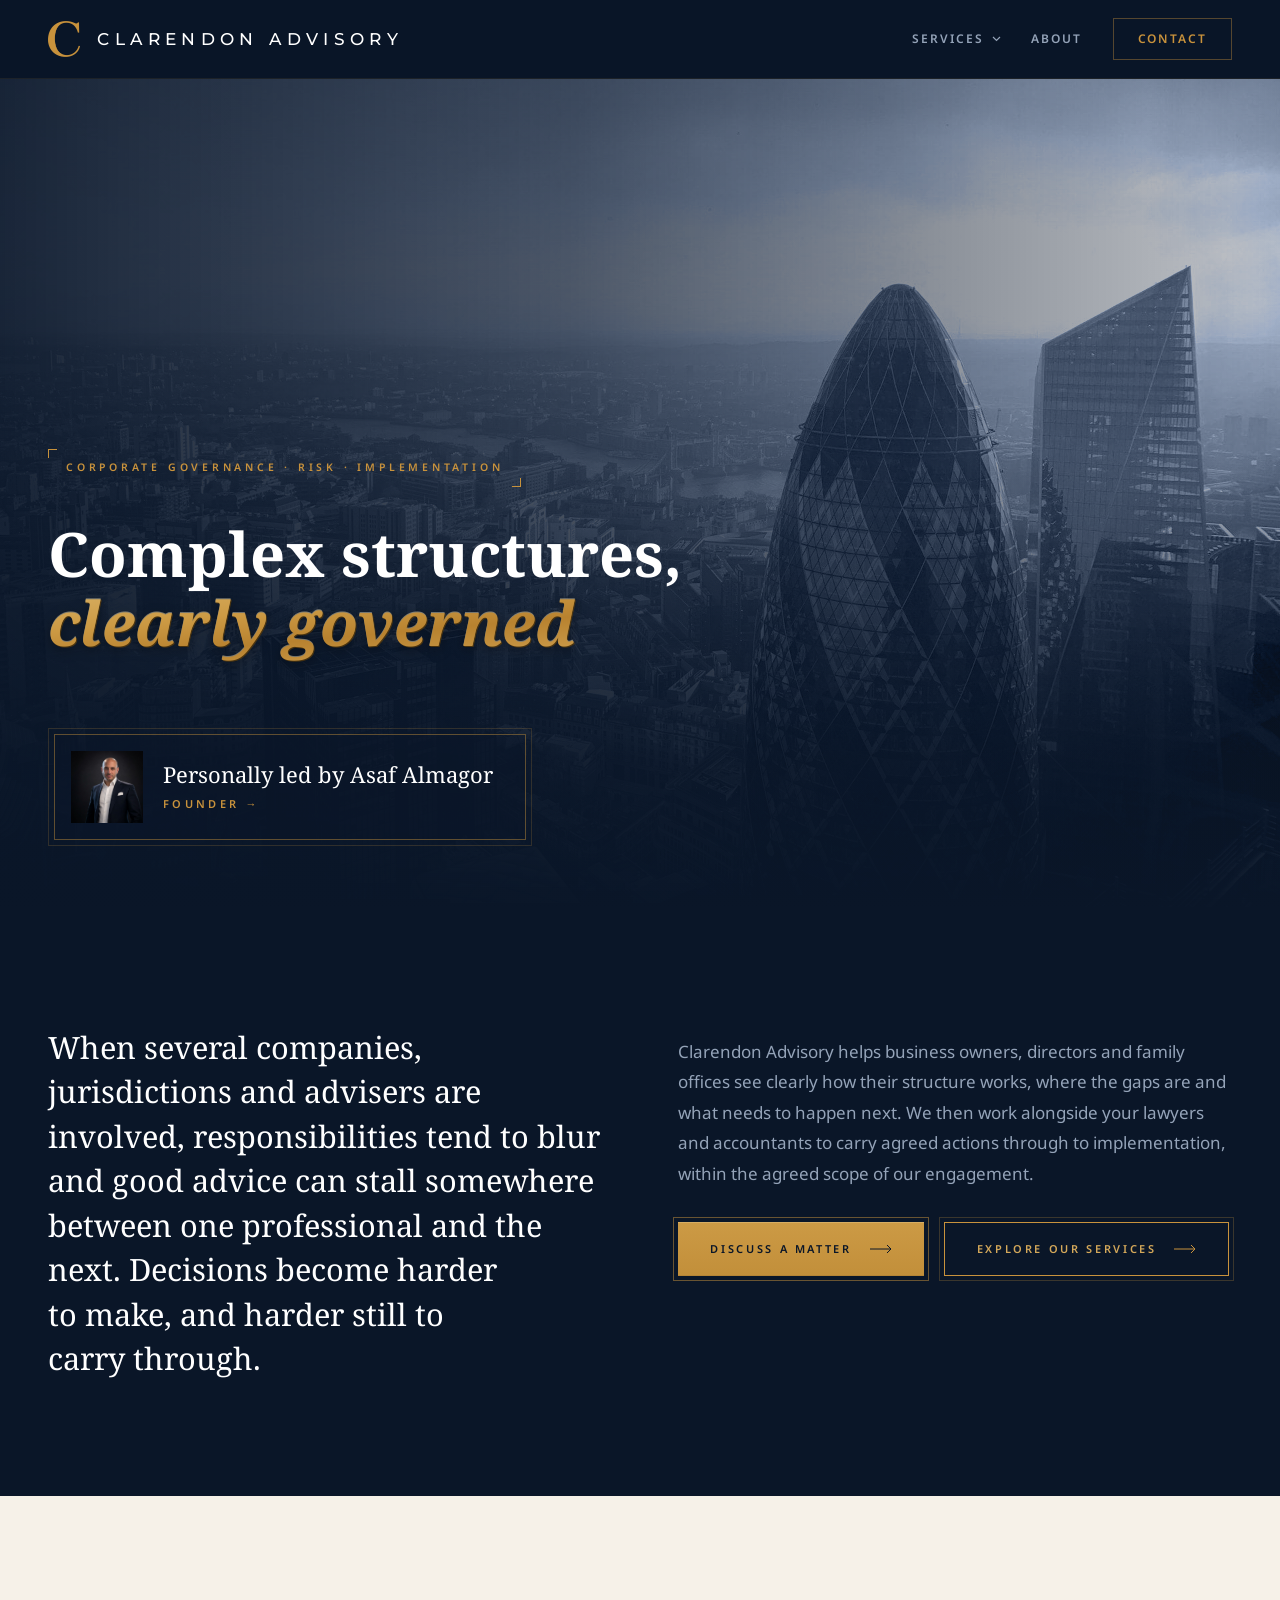
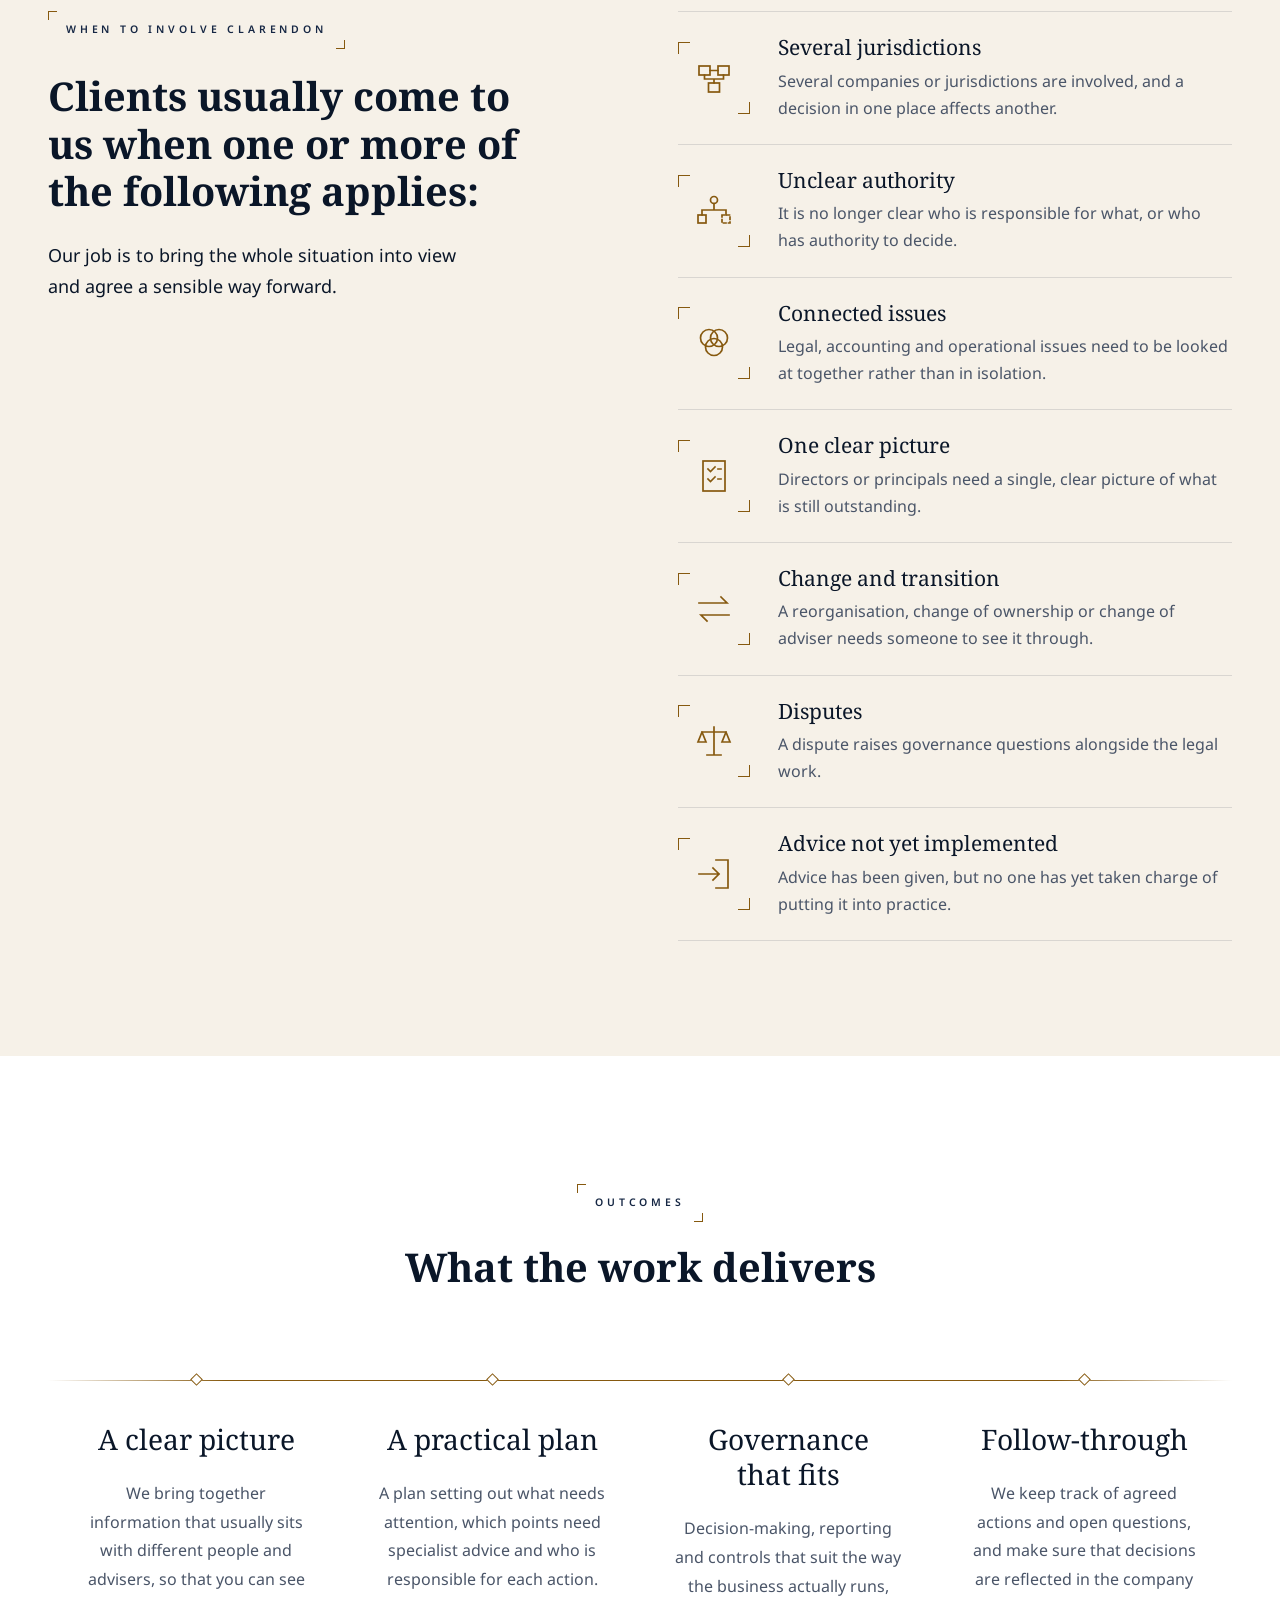
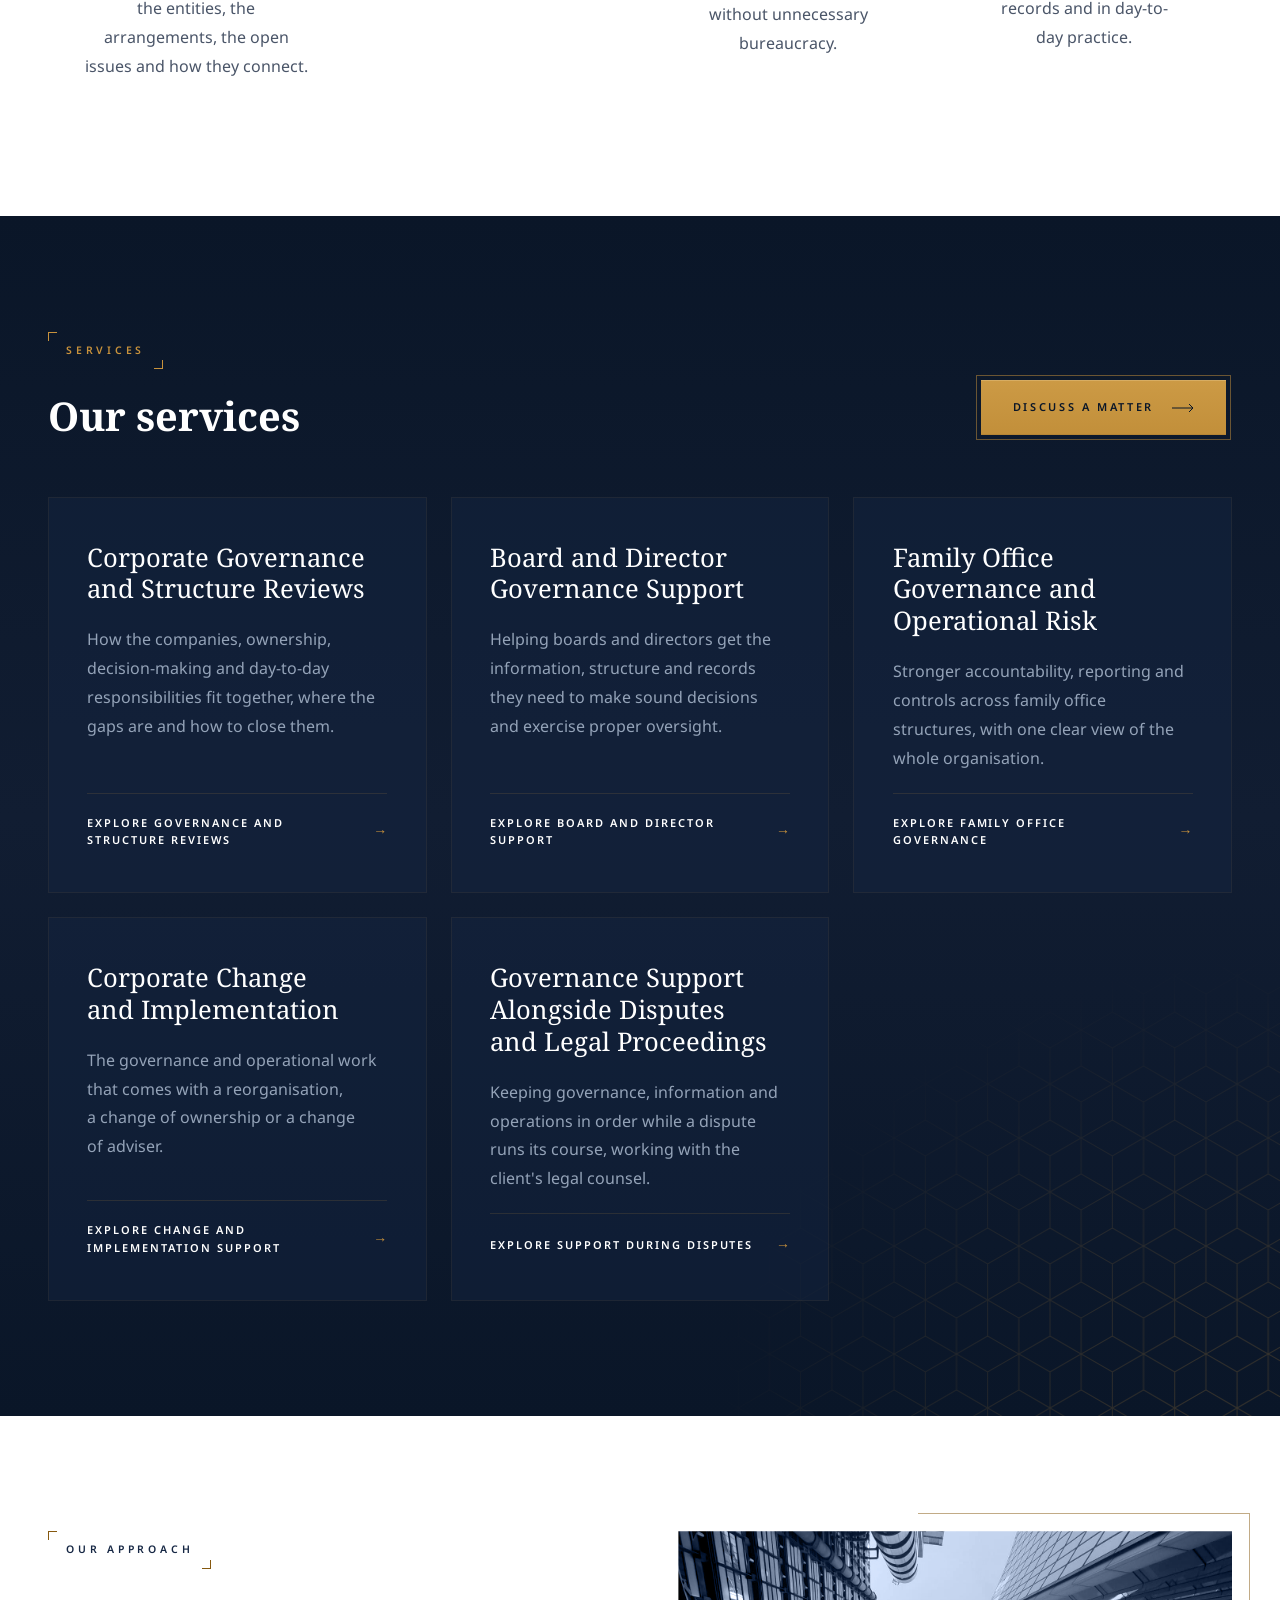
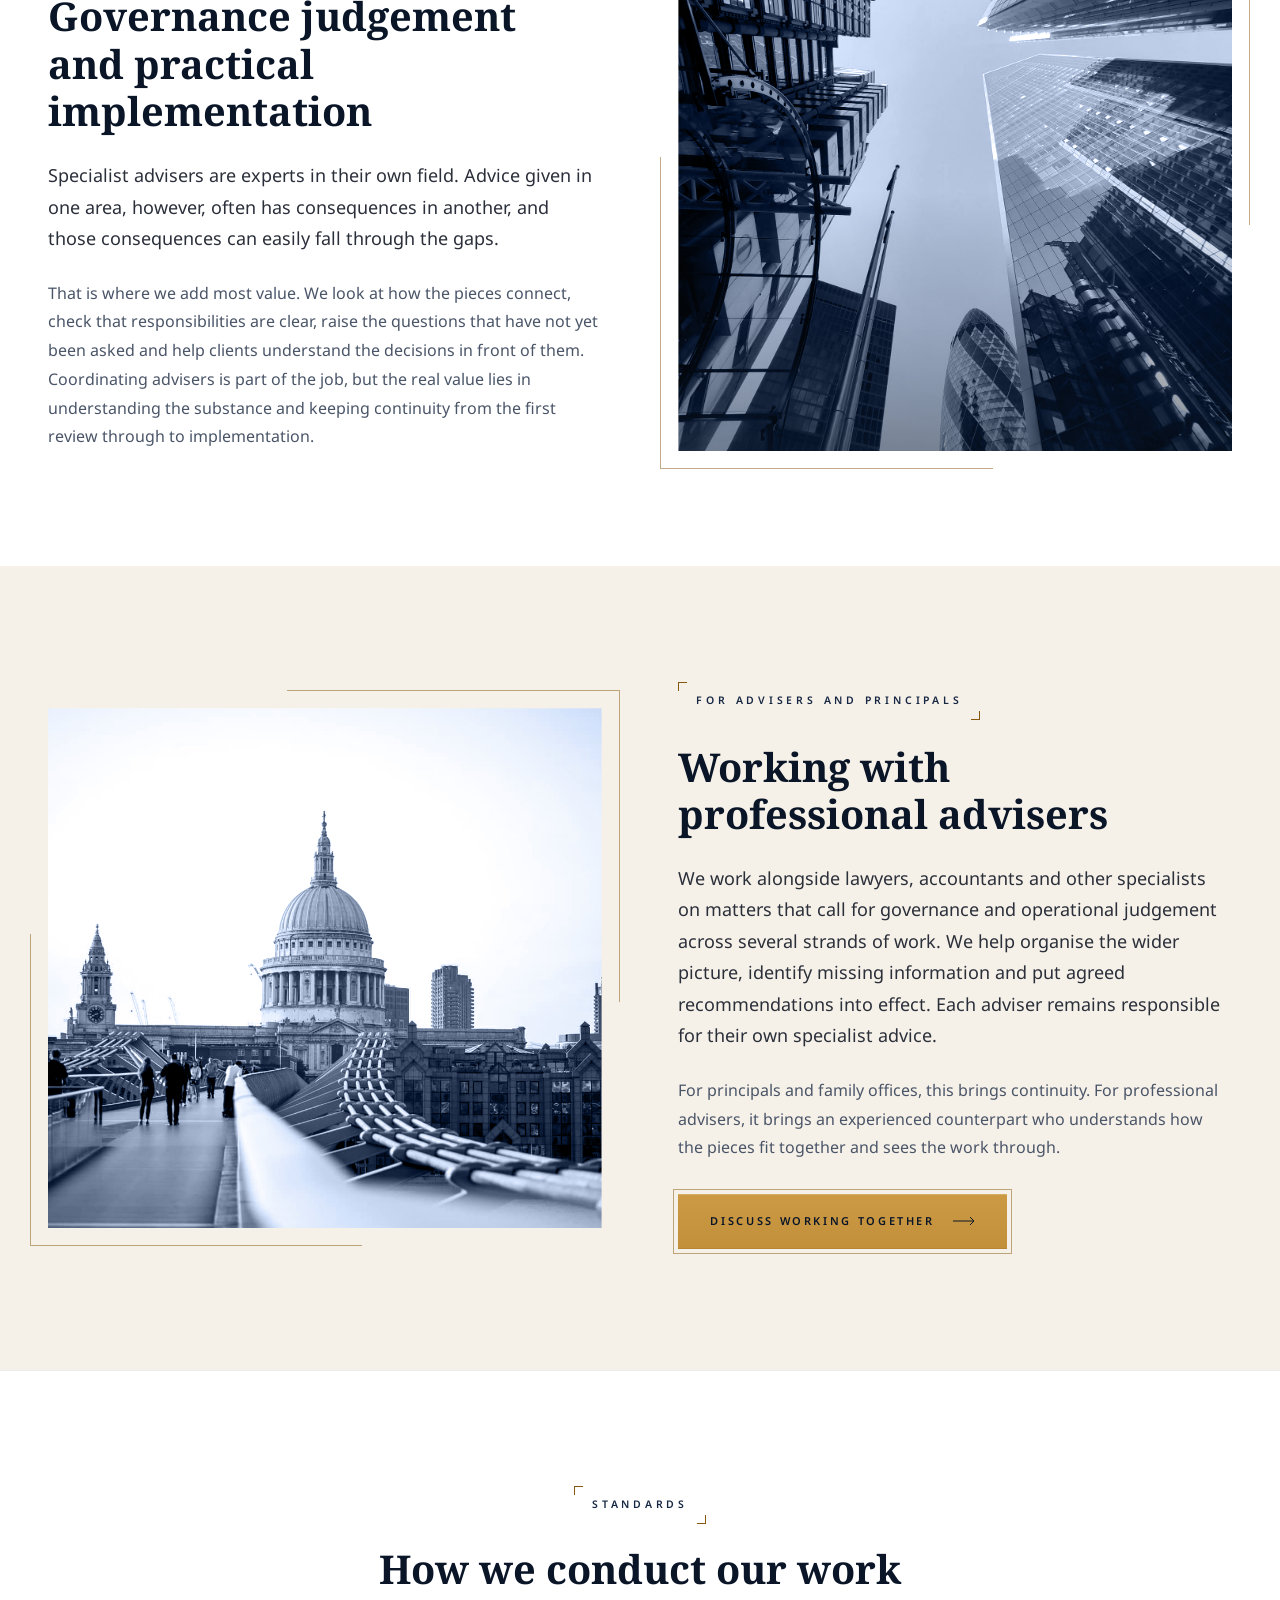
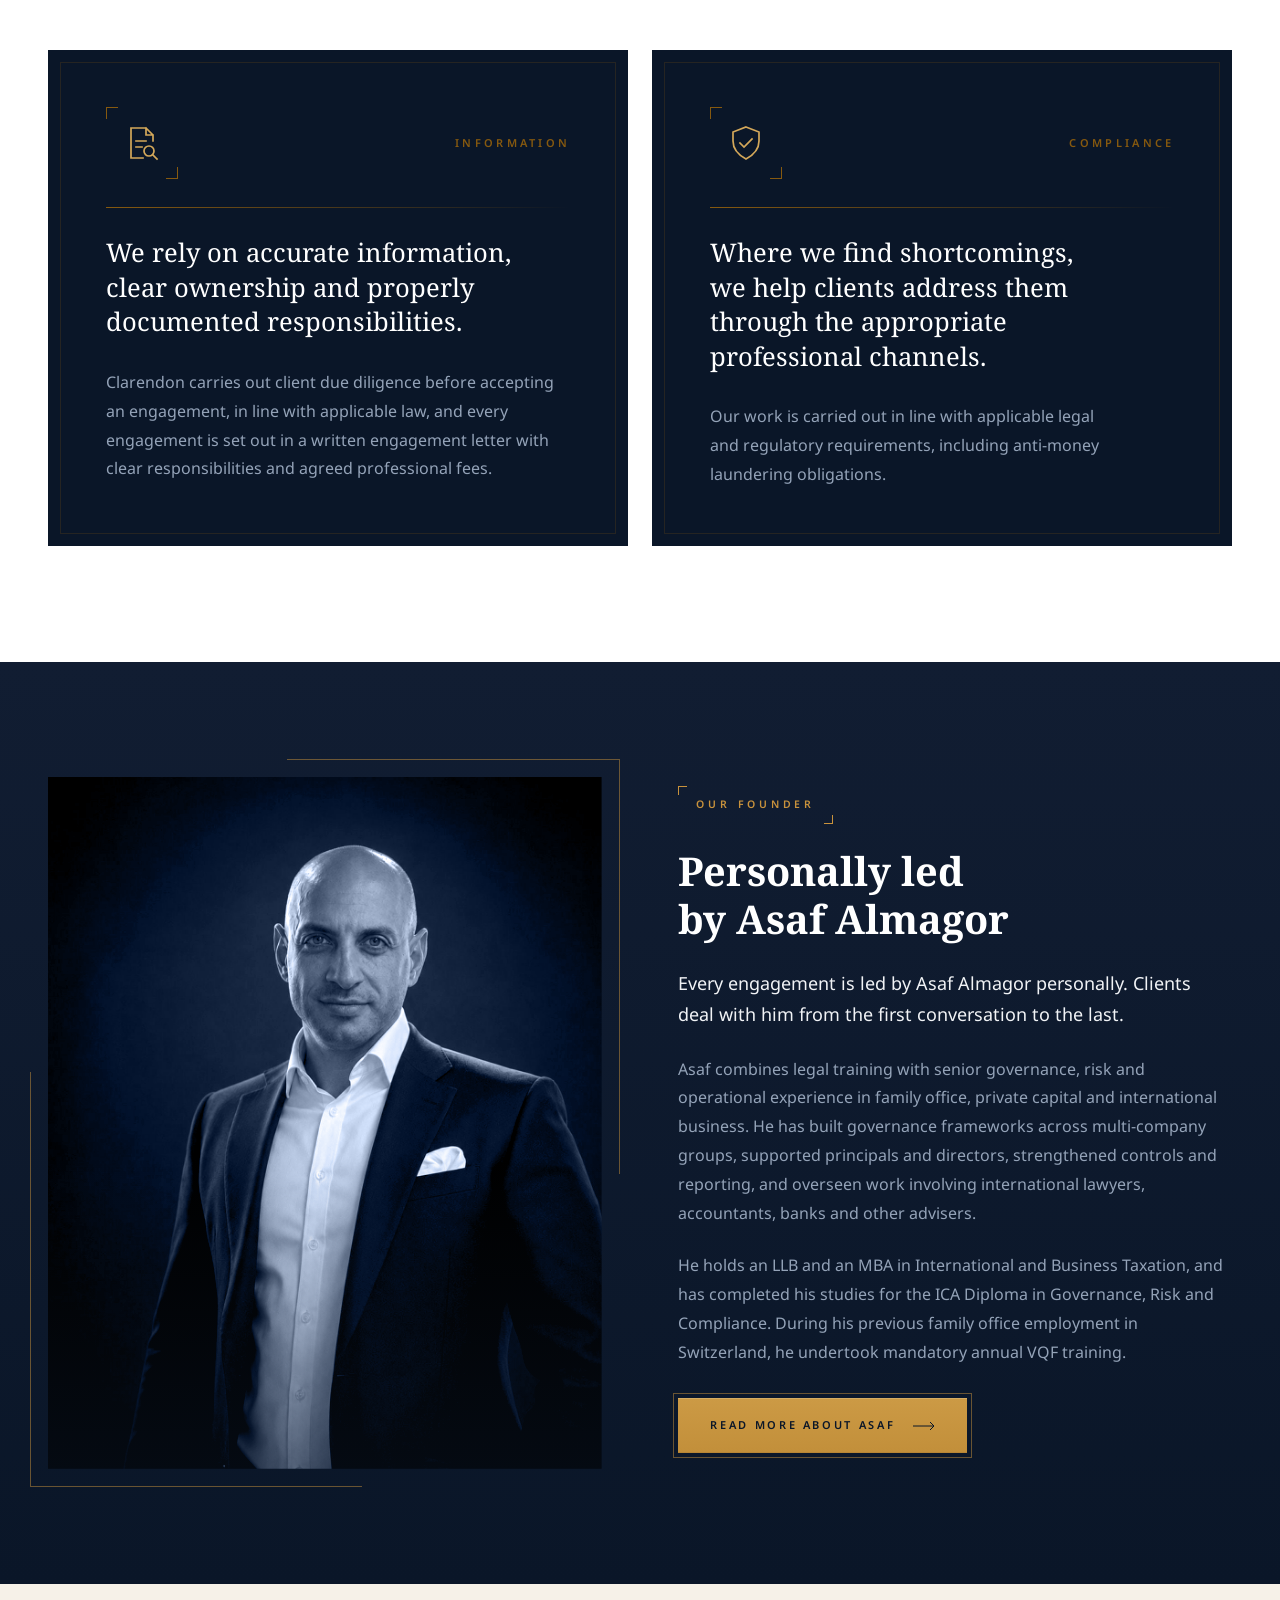
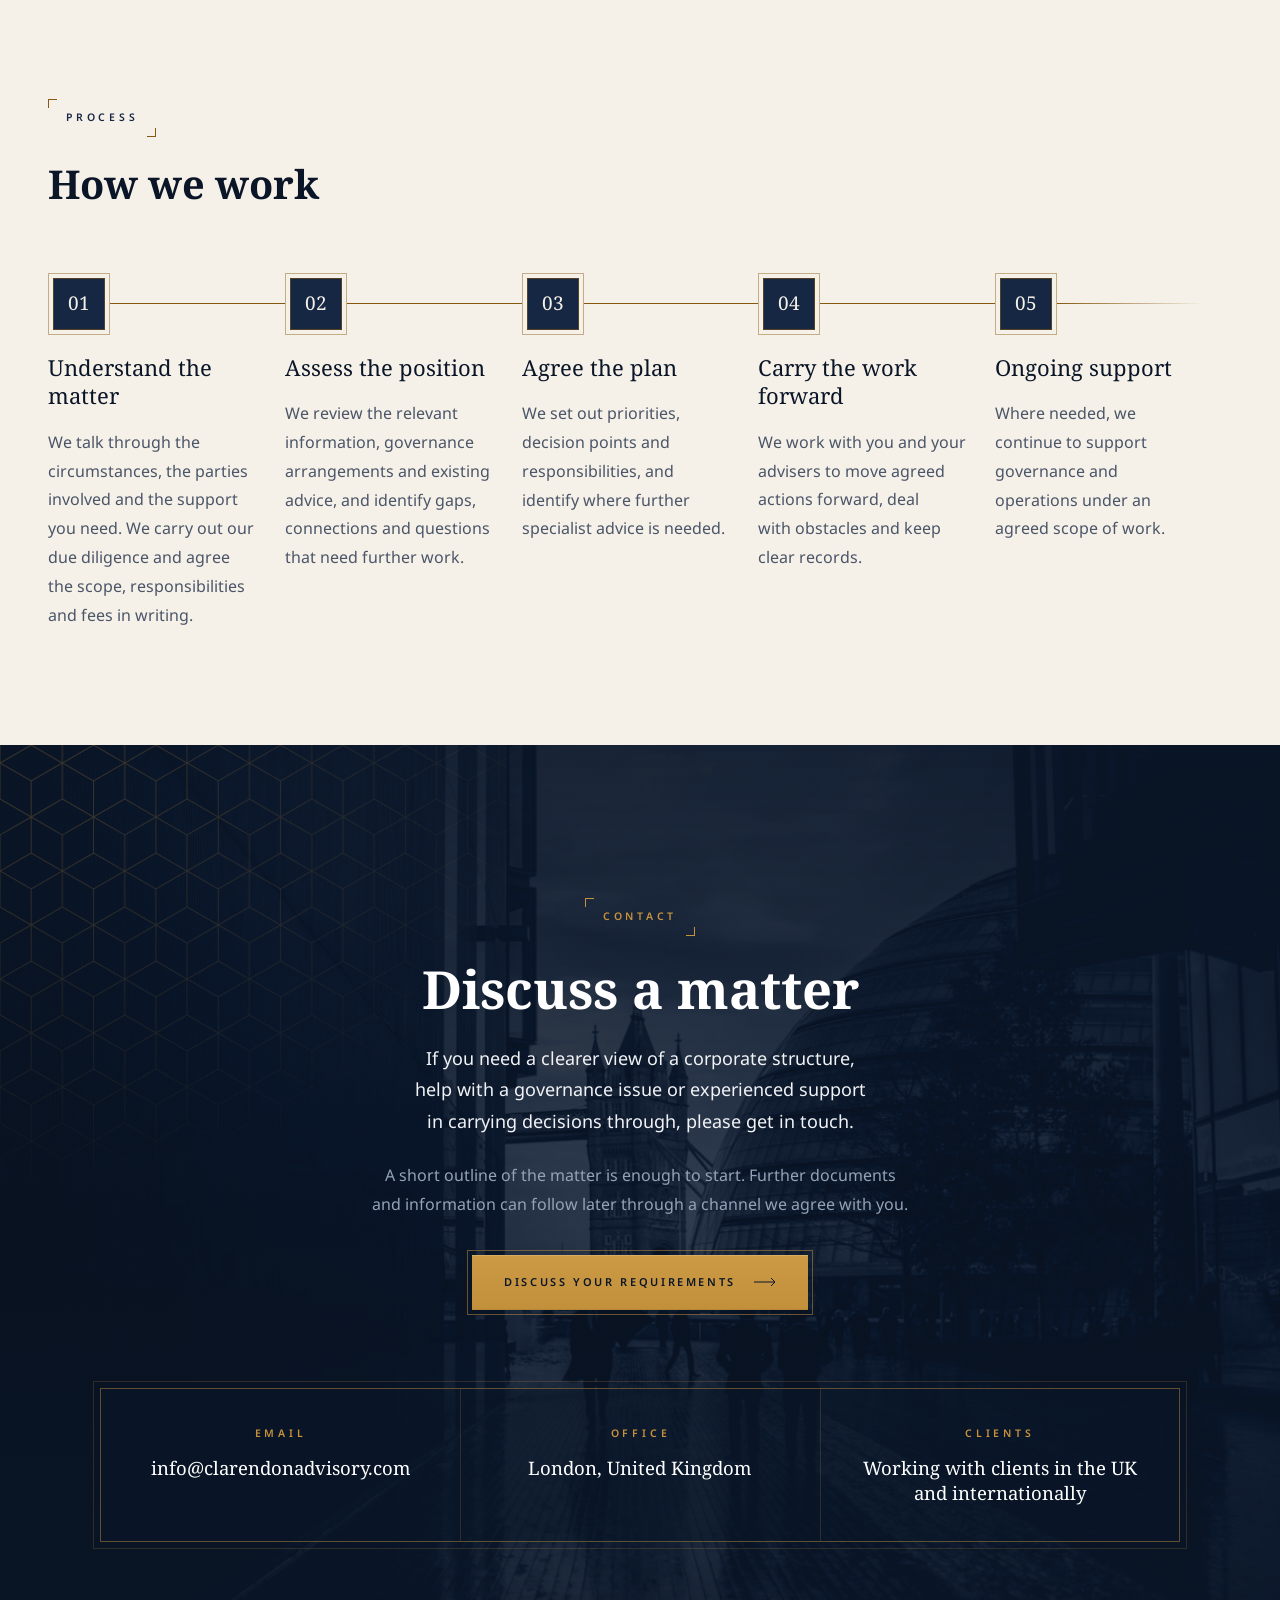
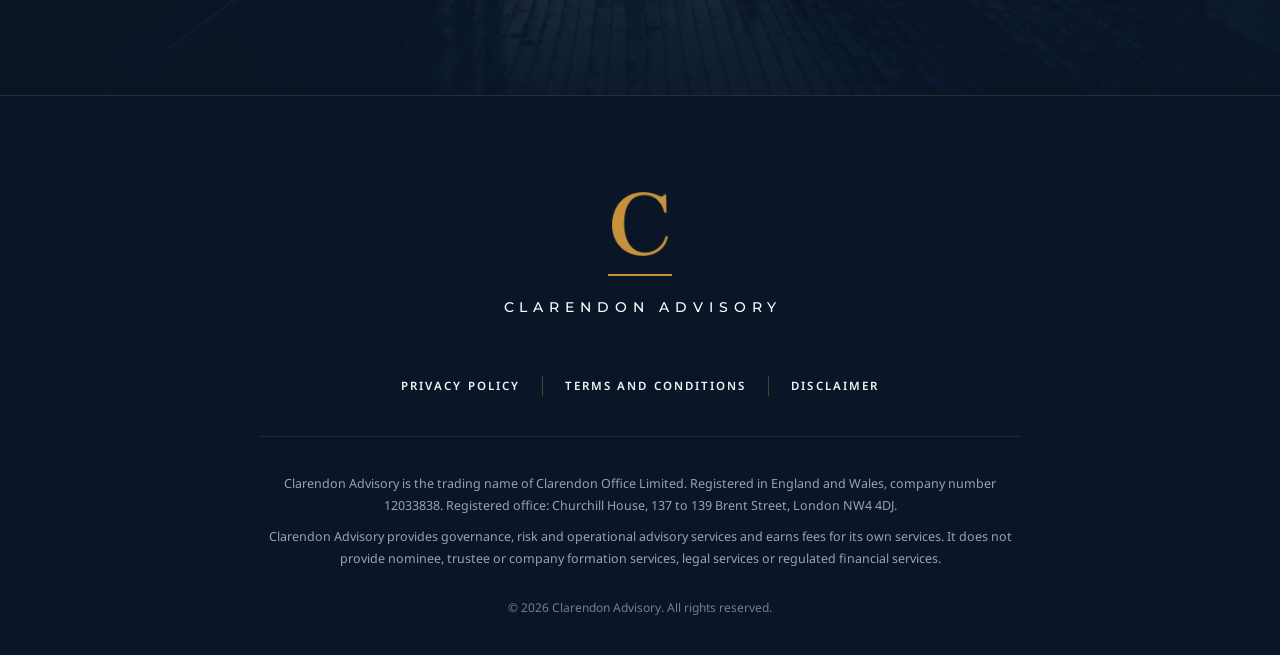
==== commit d82a27dd: "Copy updates from staging: footer disclaimer, homepage approach heading, about bio" ====
--- a/index.html
+++ b/index.html
@@ -205,7 +205,7 @@
   <div class="wrap section__pad split split--approach">
     <div class="split__text" data-reveal="1">
       <div class="eyebrow">Our approach</div>
-      <h2 class="h2">More than coordination</h2>
+      <h2 class="h2">Governance judgement and practical implementation</h2>
       <p class="lead">Specialist advisers are experts in their own field. Advice given in one area, however, often has consequences in another, and those consequences can easily fall through the gaps.</p>
       <p class="body">That is where we add most value. We look at how the pieces connect, check that responsibilities are clear, raise the questions that have not yet been asked and help clients understand the decisions in front of them. Coordinating advisers is part of the job, but the real value lies in understanding the substance and keeping continuity from the first review through to implementation.</p>
     </div>
@@ -363,7 +363,7 @@
     </nav>
     <div class="site-footer__legal">
       <p>Clarendon Advisory is the trading name of Clarendon Office Limited. Registered in England and Wales, company number 12033838. Registered office: Churchill House, 137 to 139 Brent Street, London NW4 4DJ.</p>
-      <p>Clarendon Advisory provides governance, risk and operational advisory services and earns fees for its own services. It does not hold or transfer client money, and does not provide nominee, trustee or company formation services, legal services or regulated financial services.</p>
+      <p>Clarendon Advisory provides governance, risk and operational advisory services and earns fees for its own services. It does not provide nominee, trustee or company formation services, legal services or regulated financial services.</p>
     </div>
     <p class="site-footer__copy">© 2026 Clarendon Advisory. All rights reserved.</p>
   </div>
